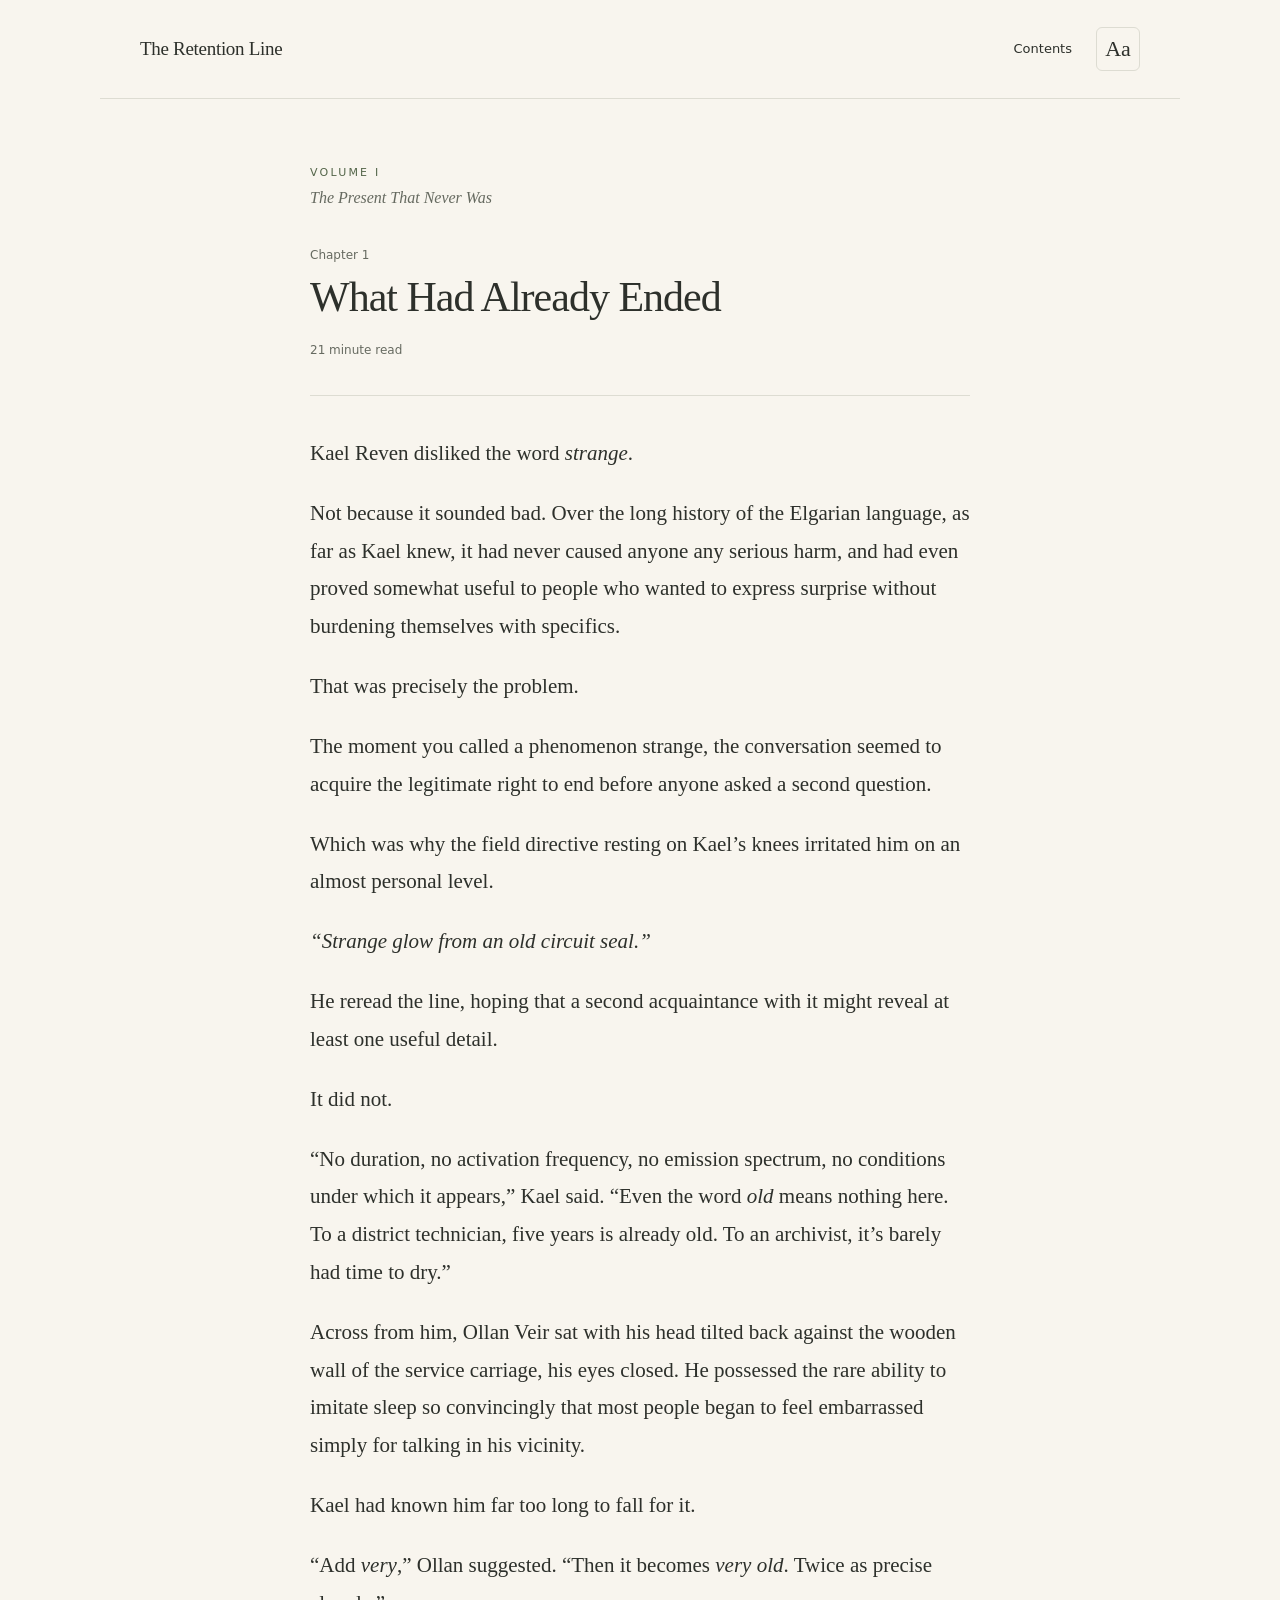
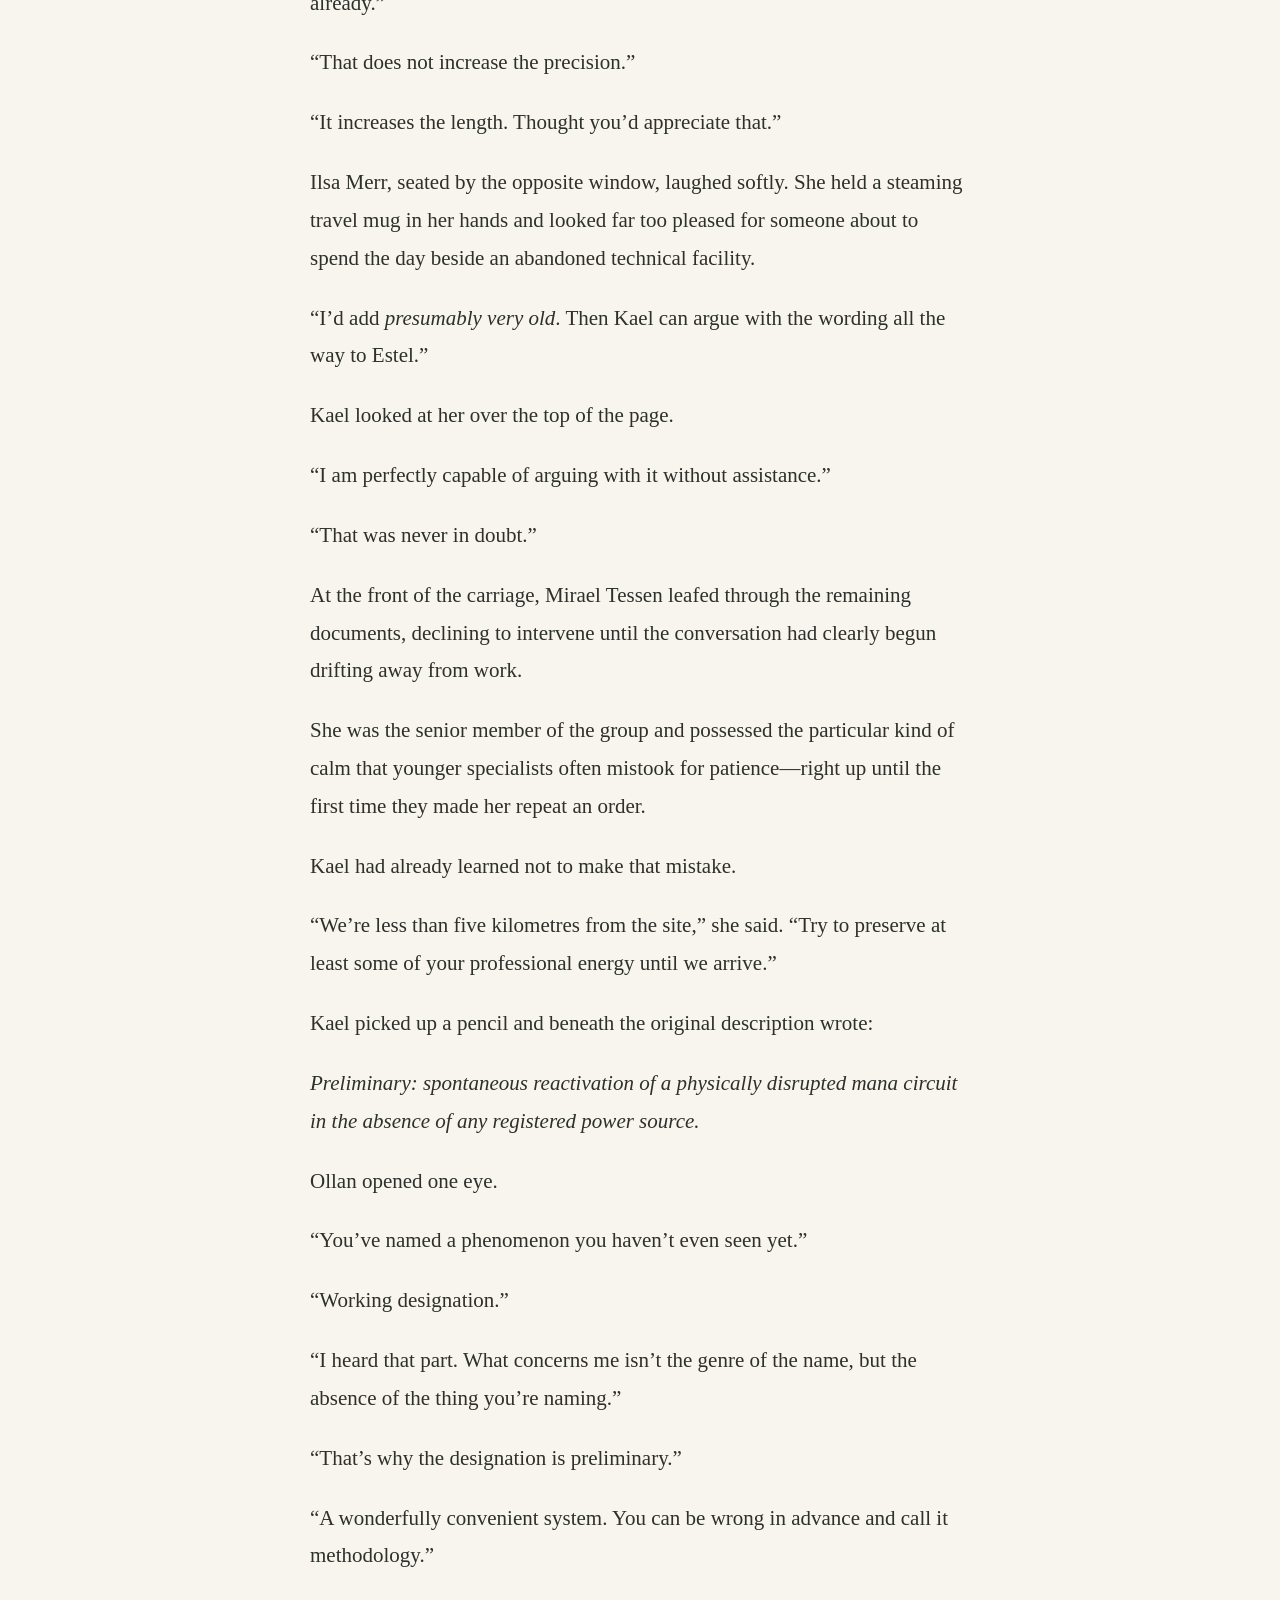
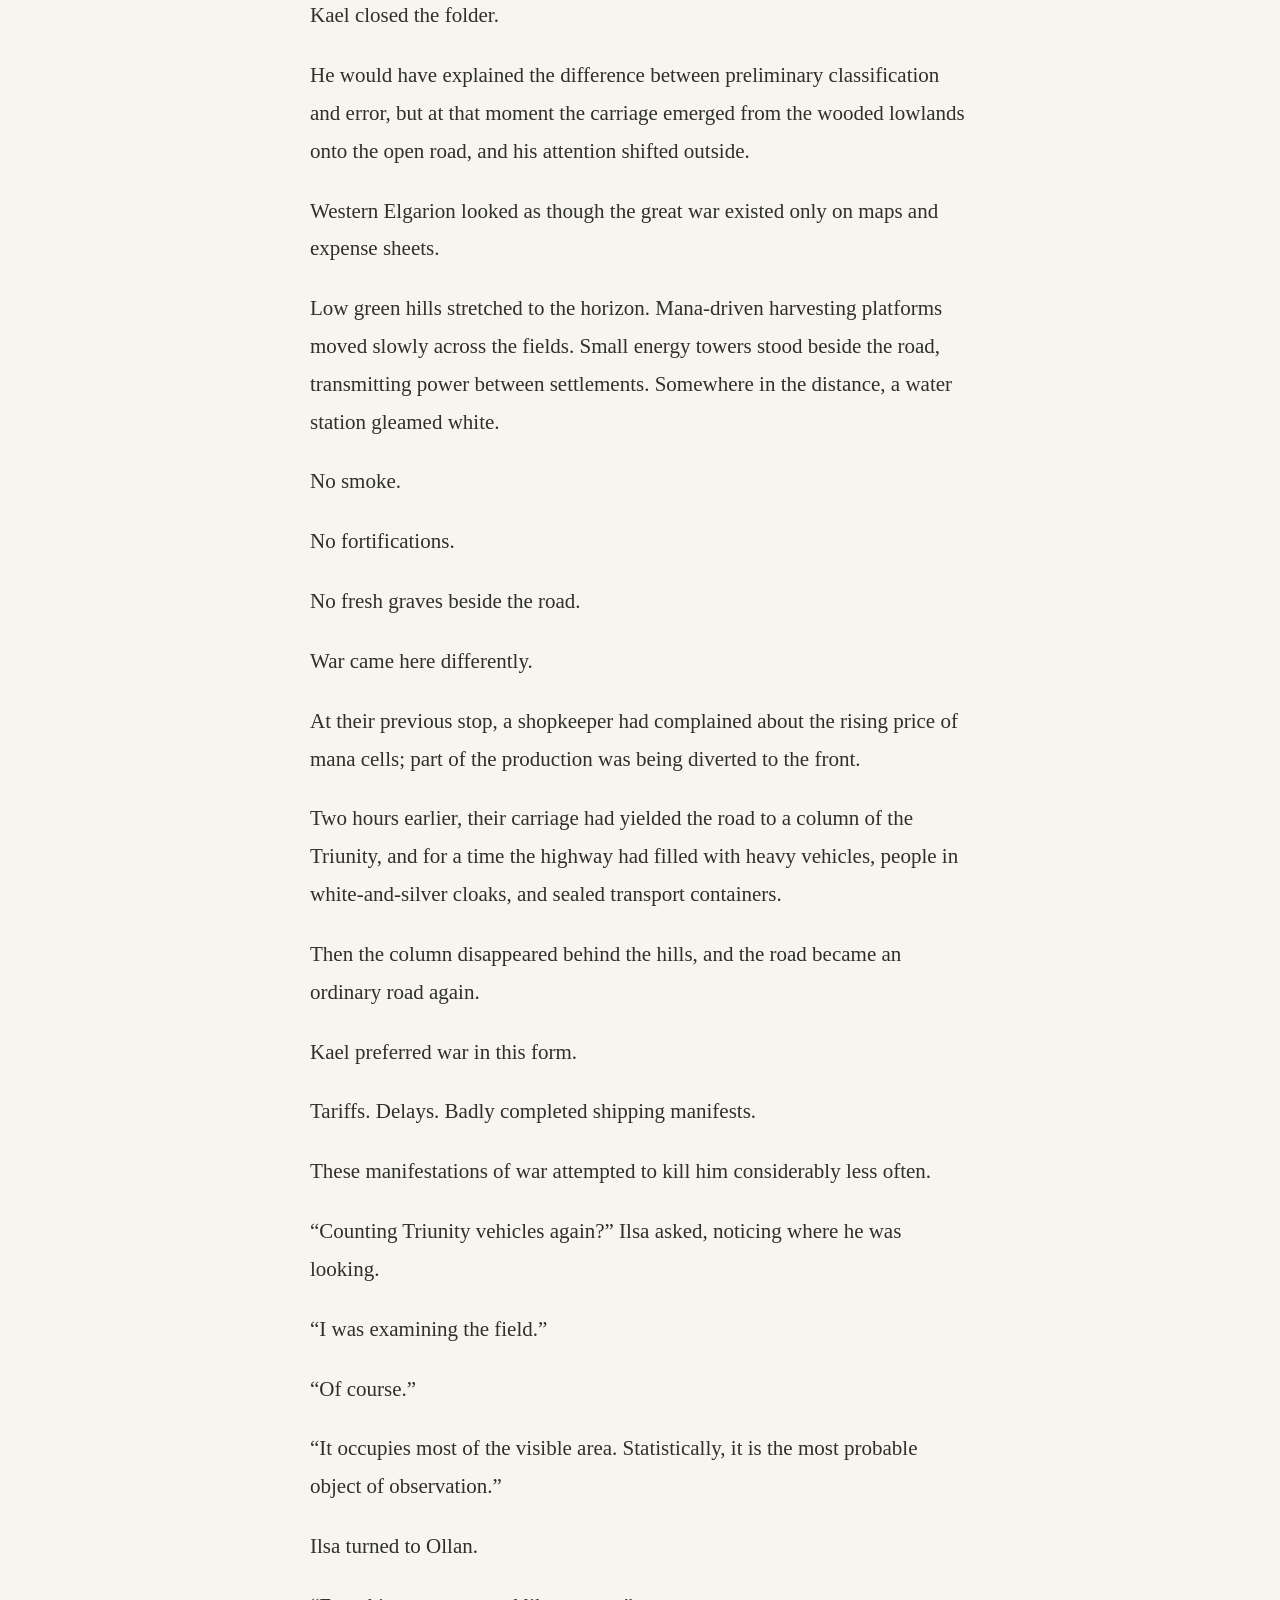
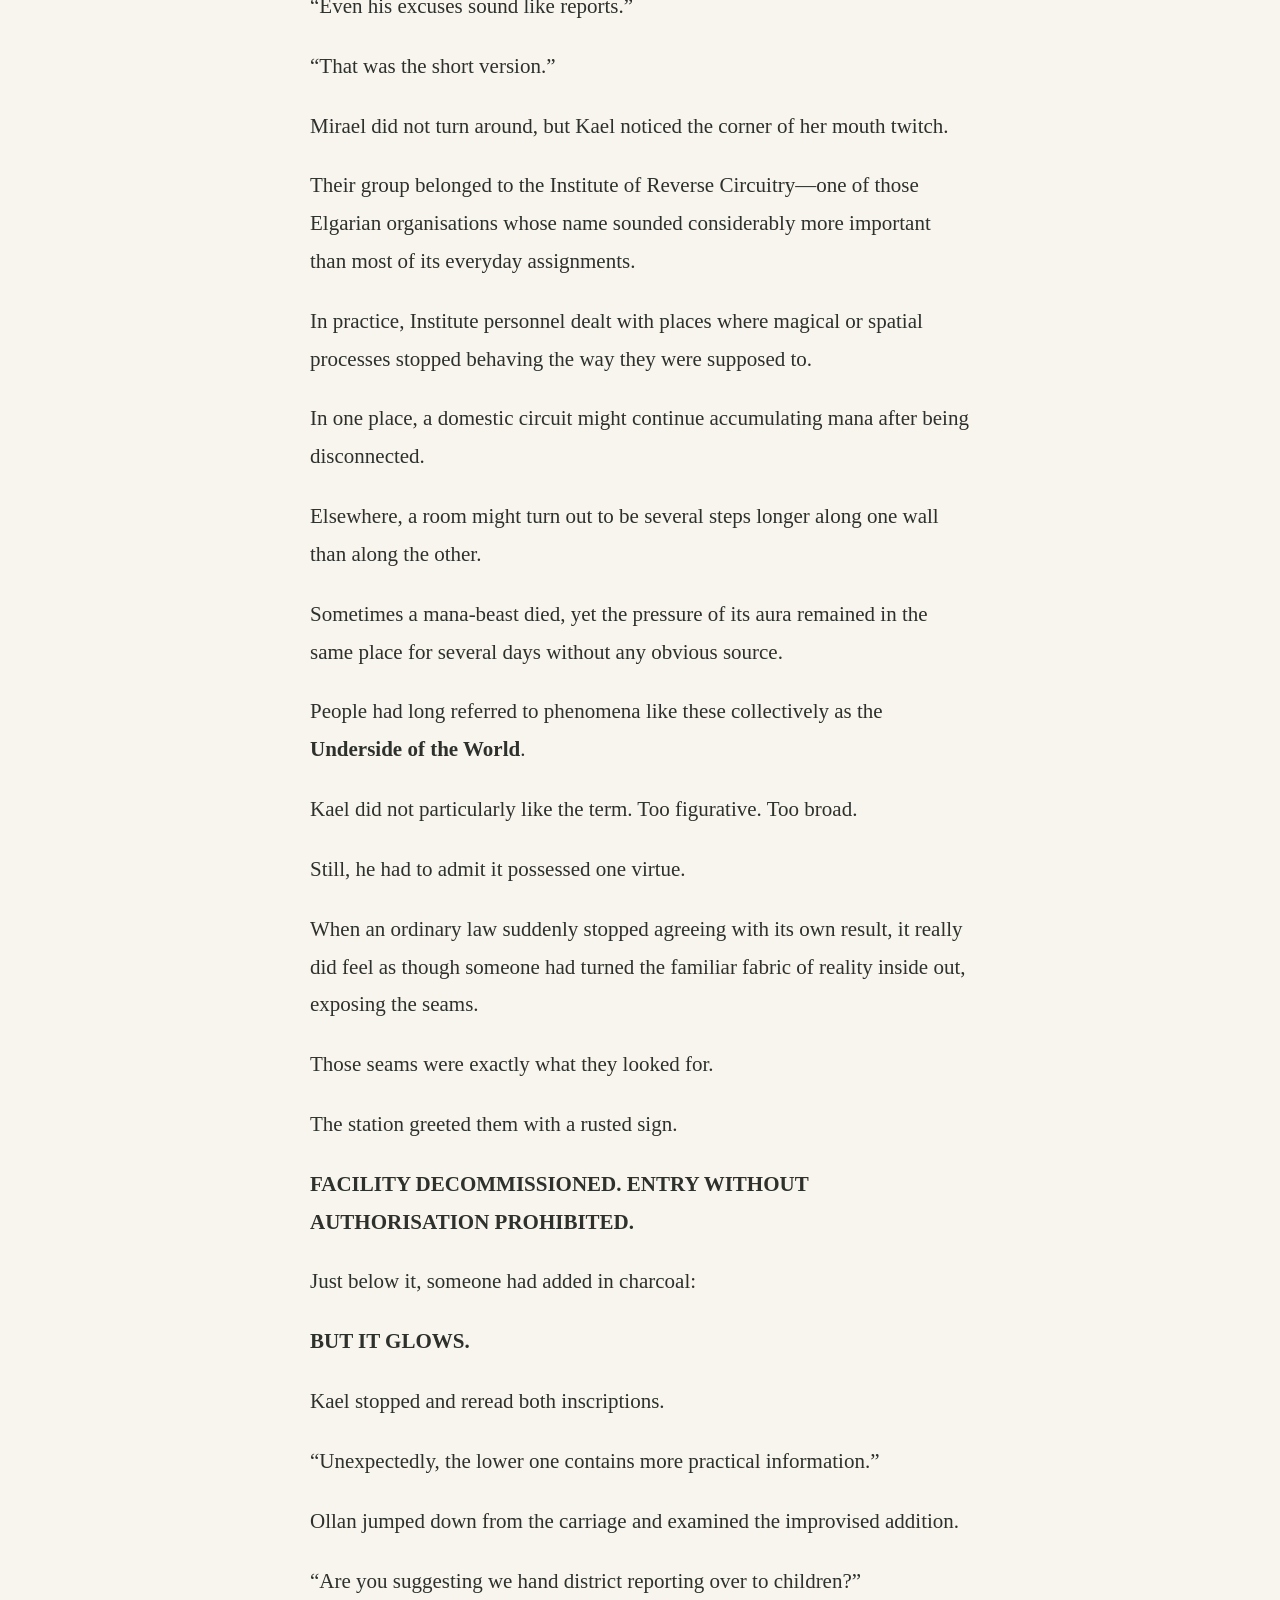
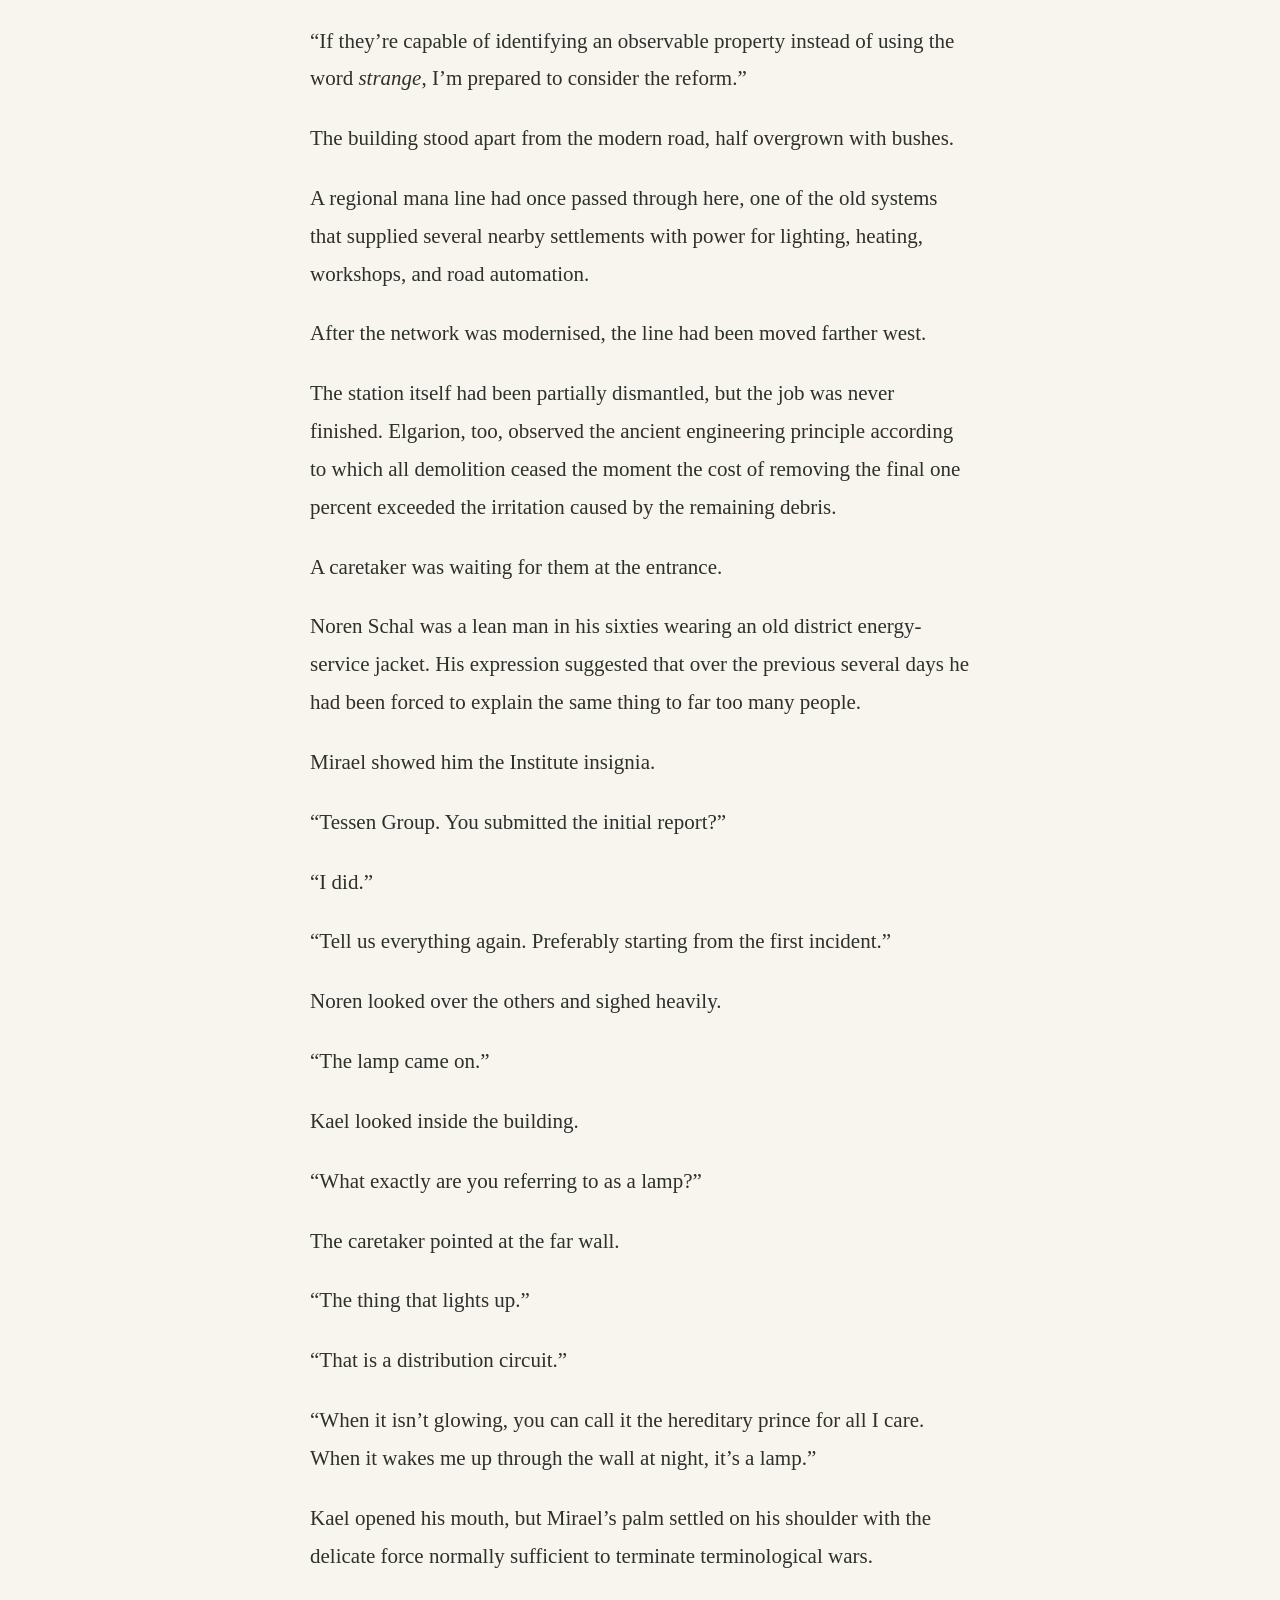
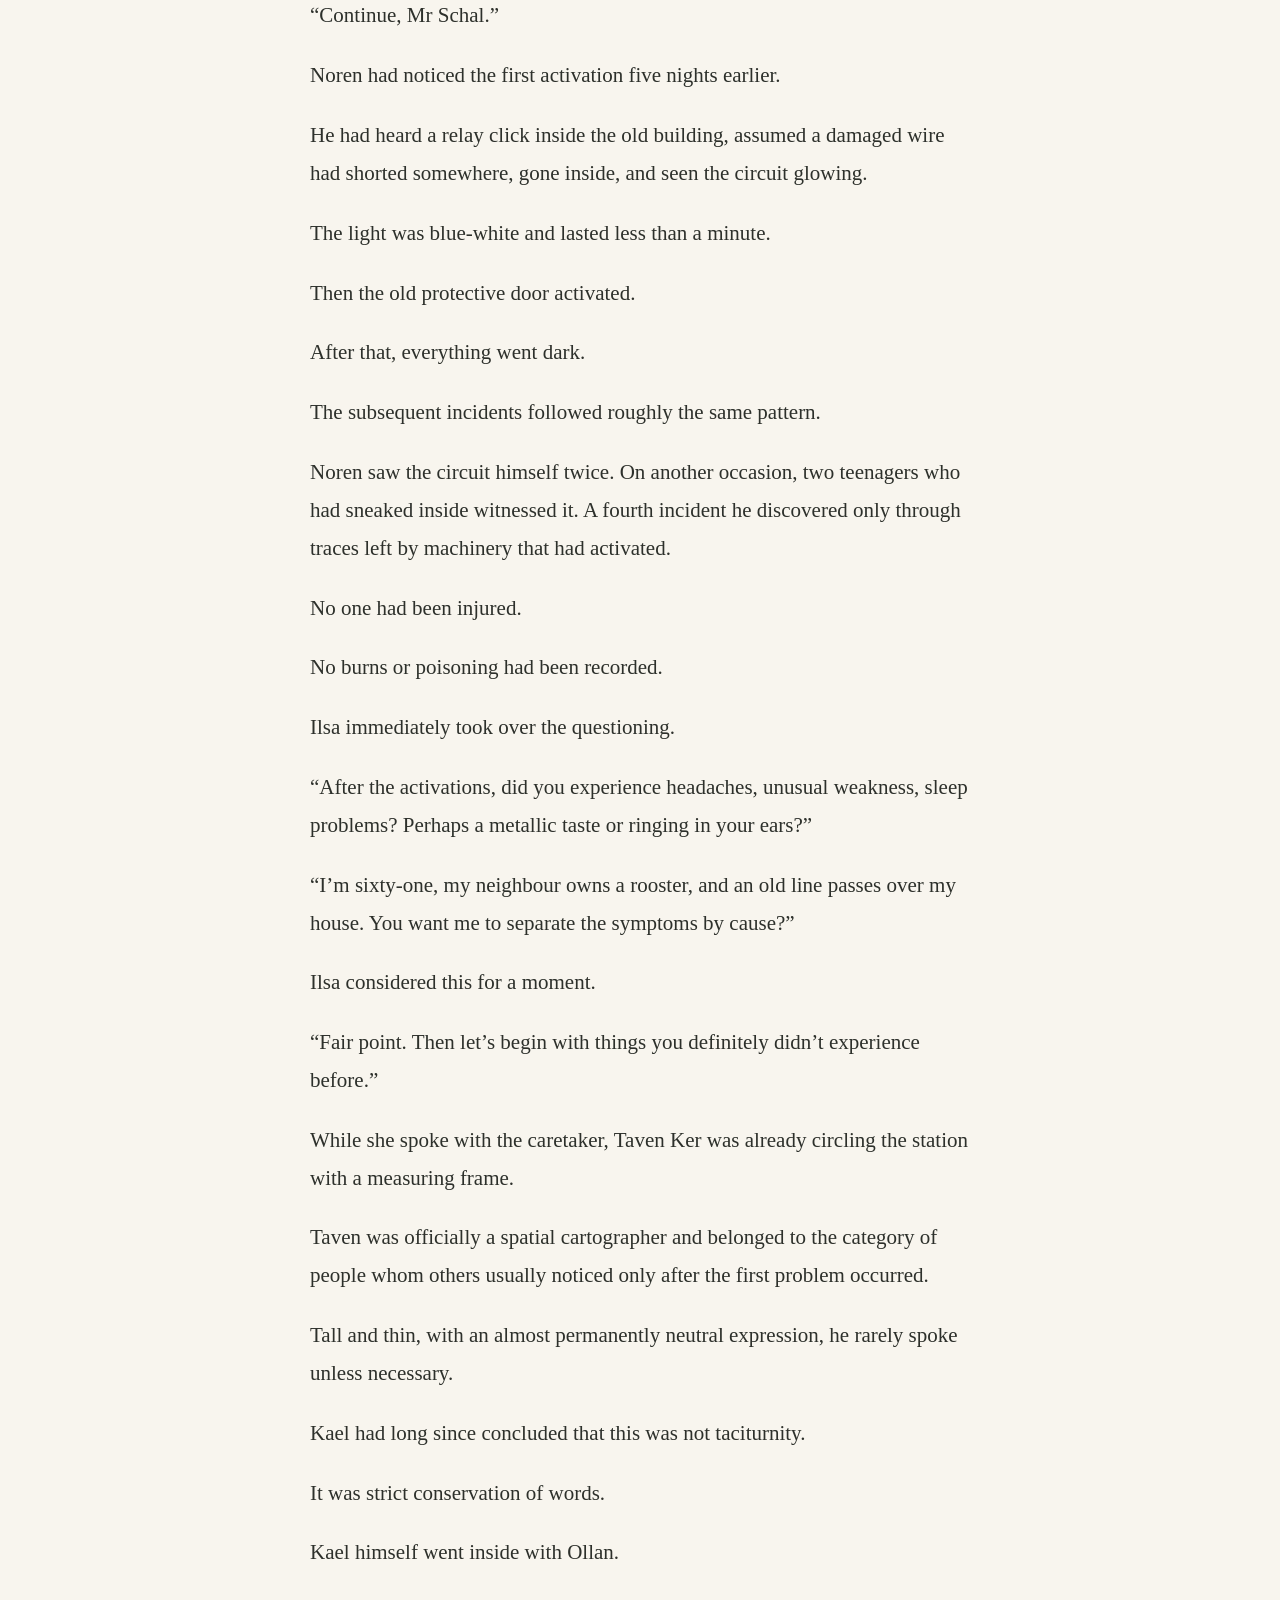
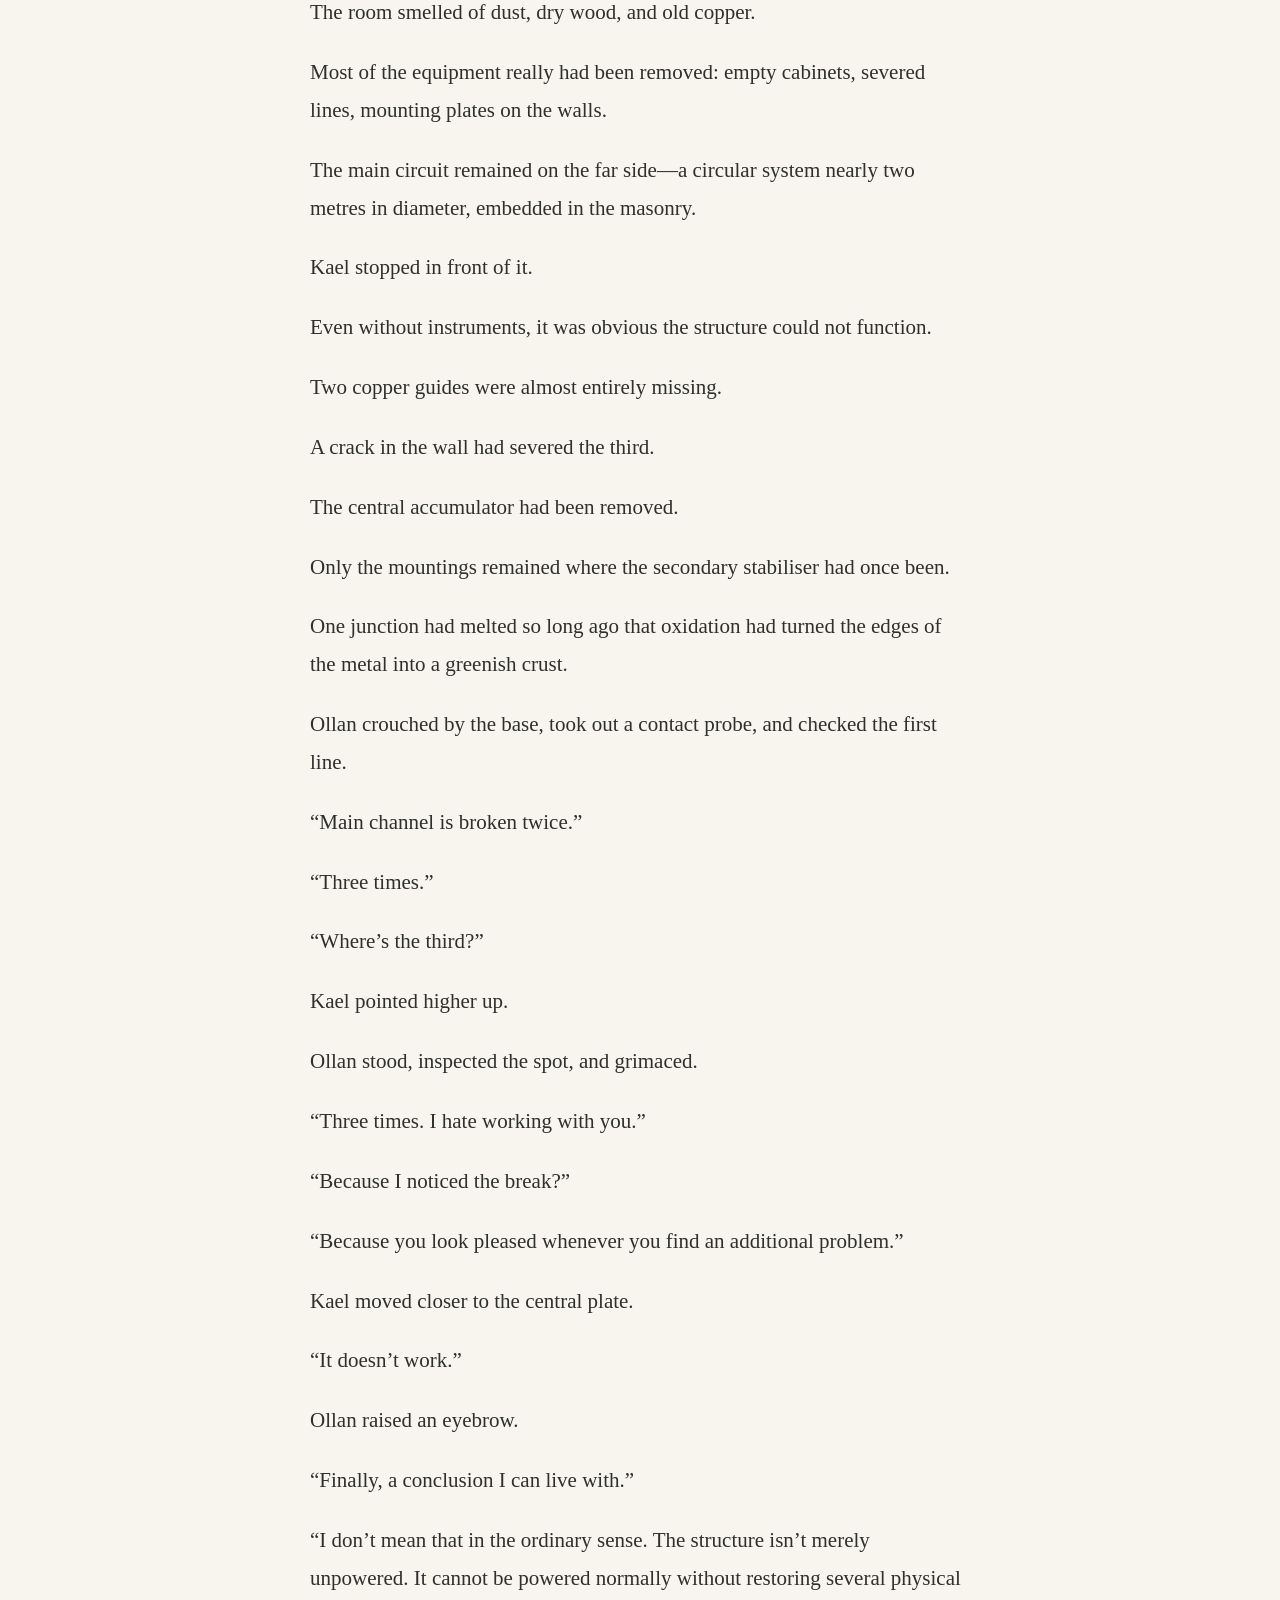
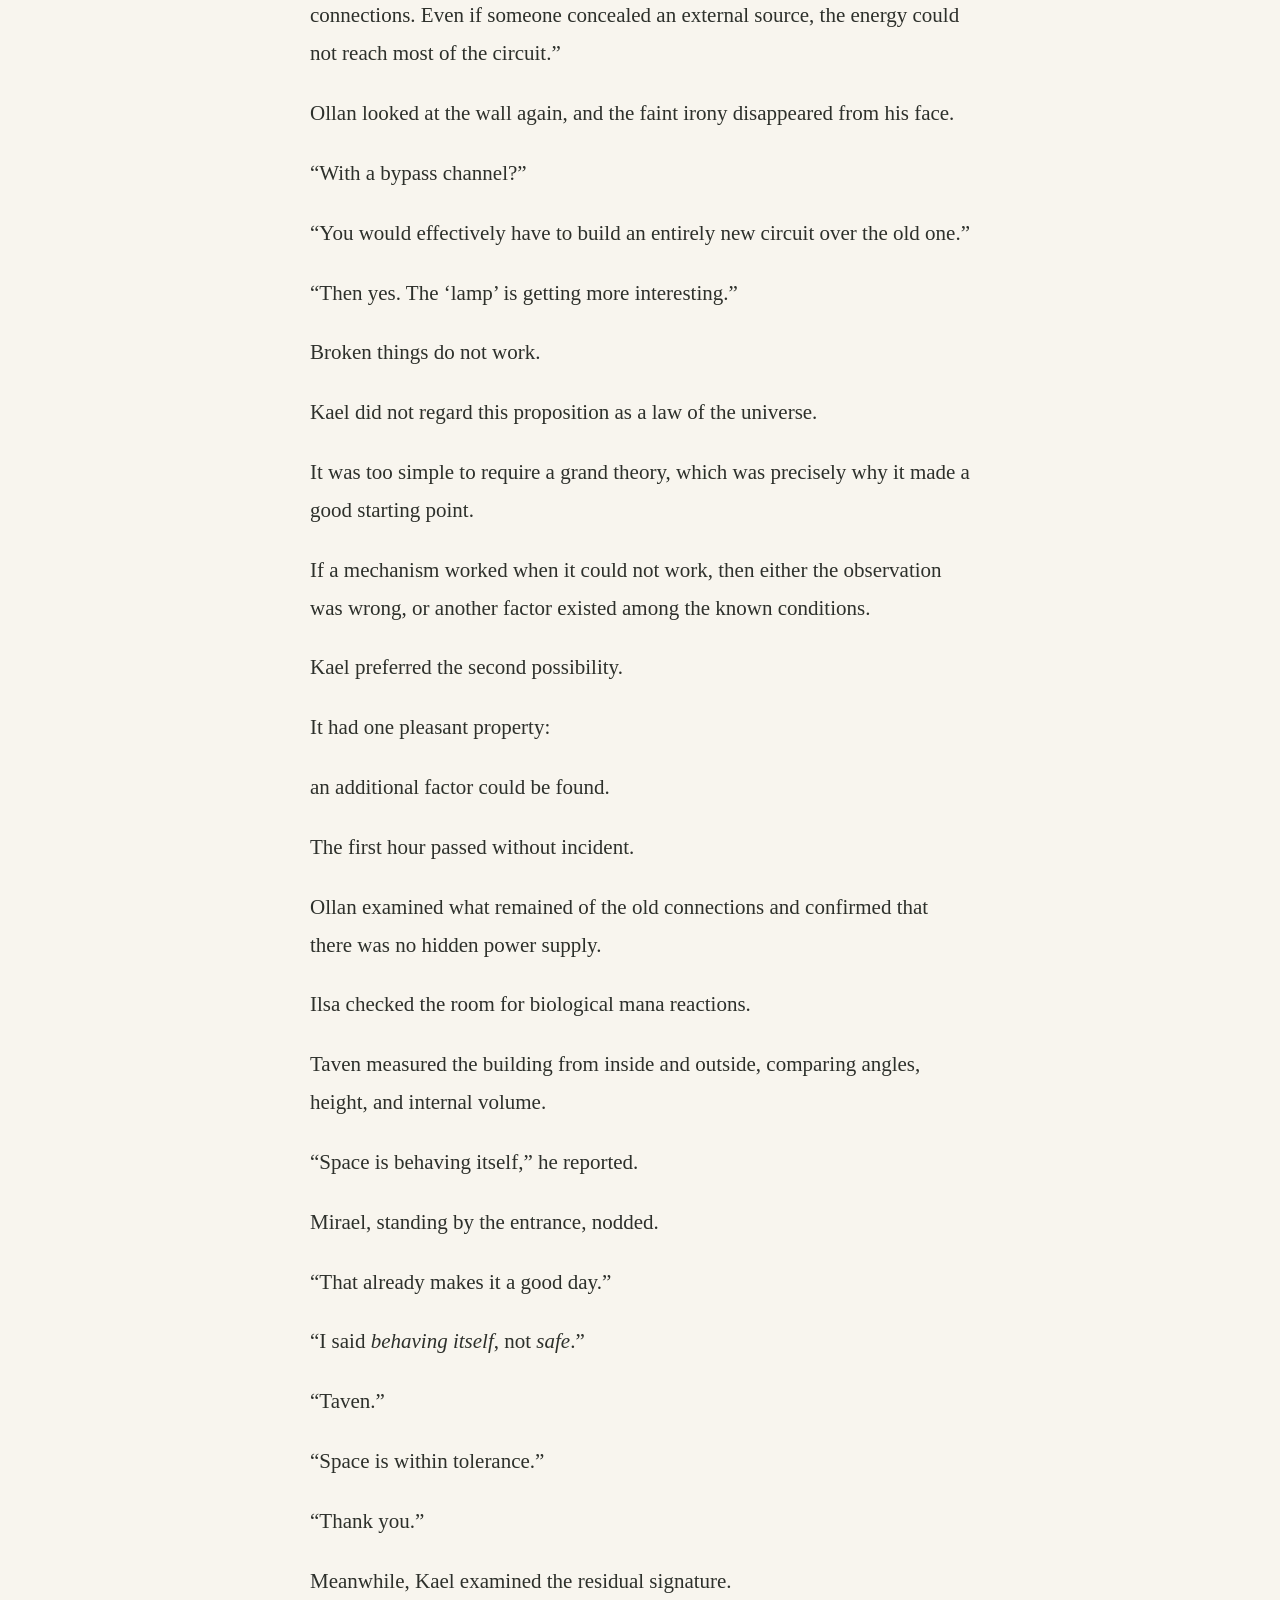
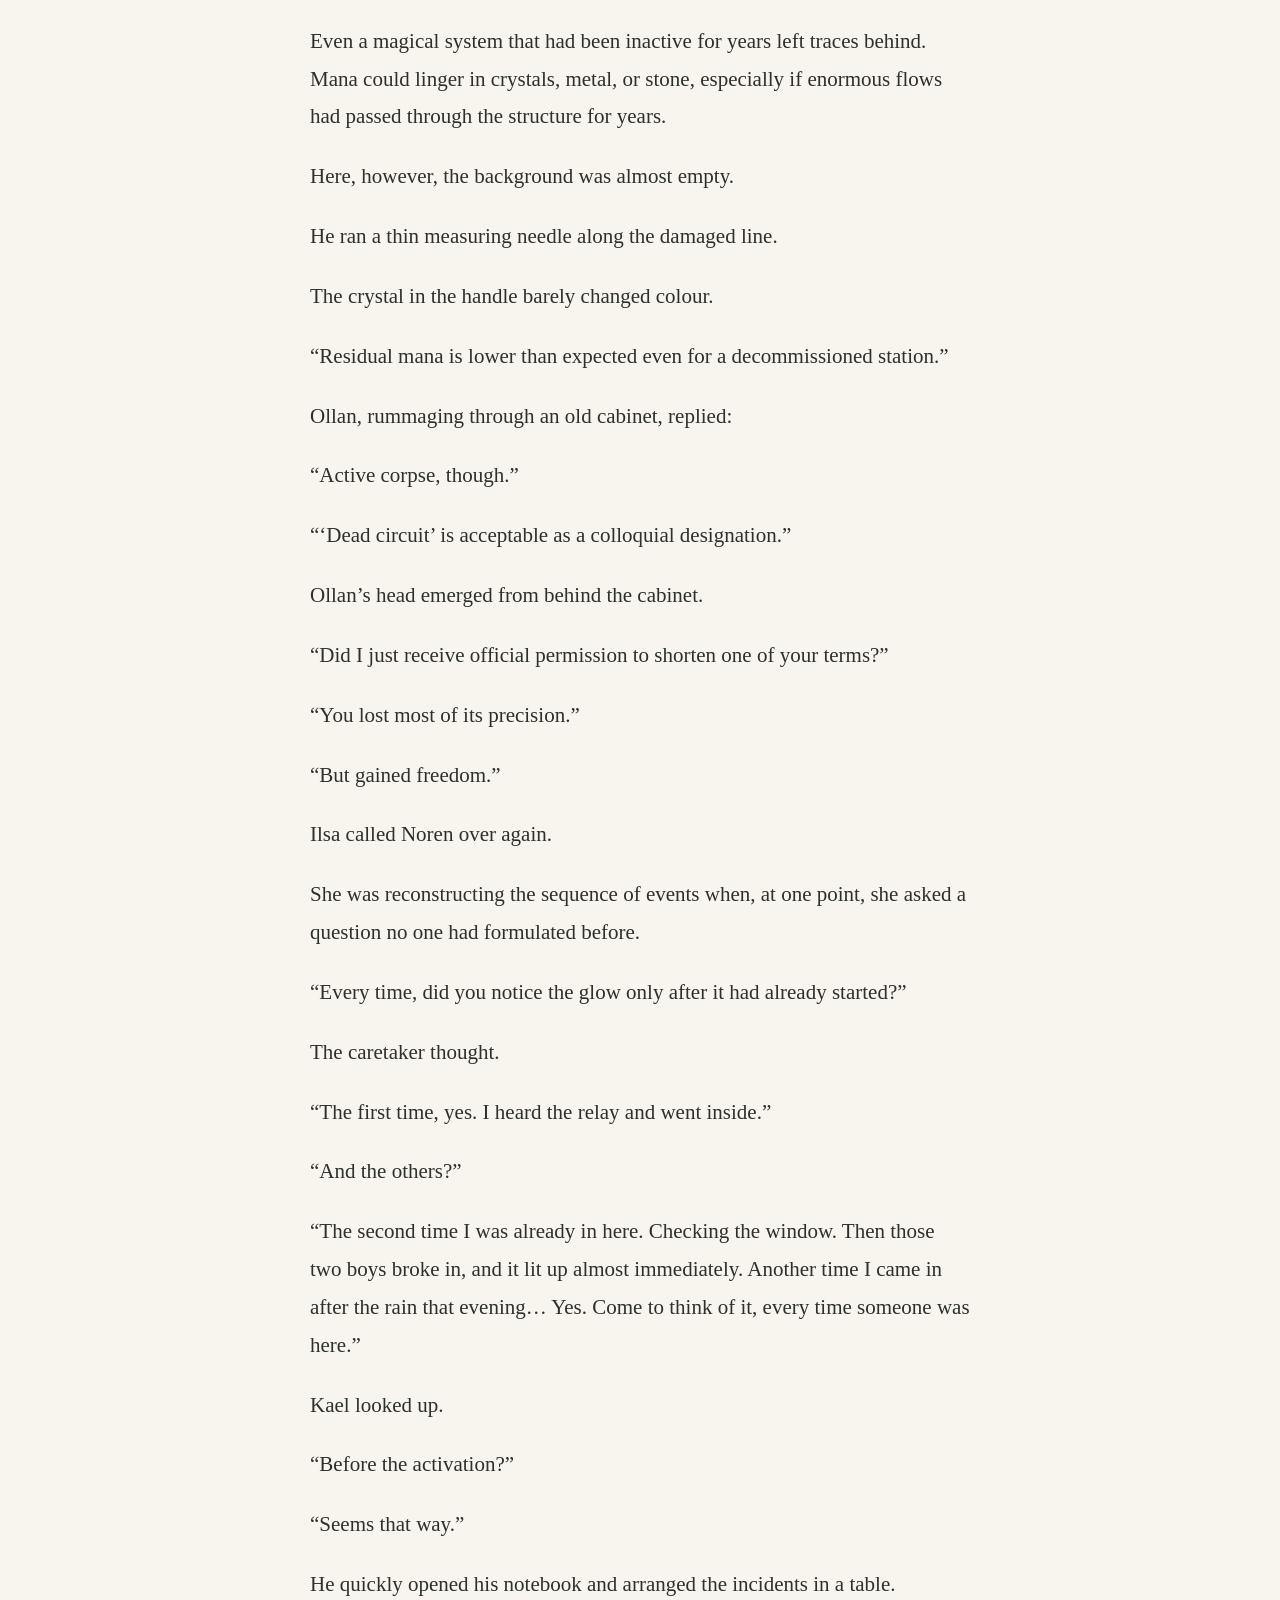
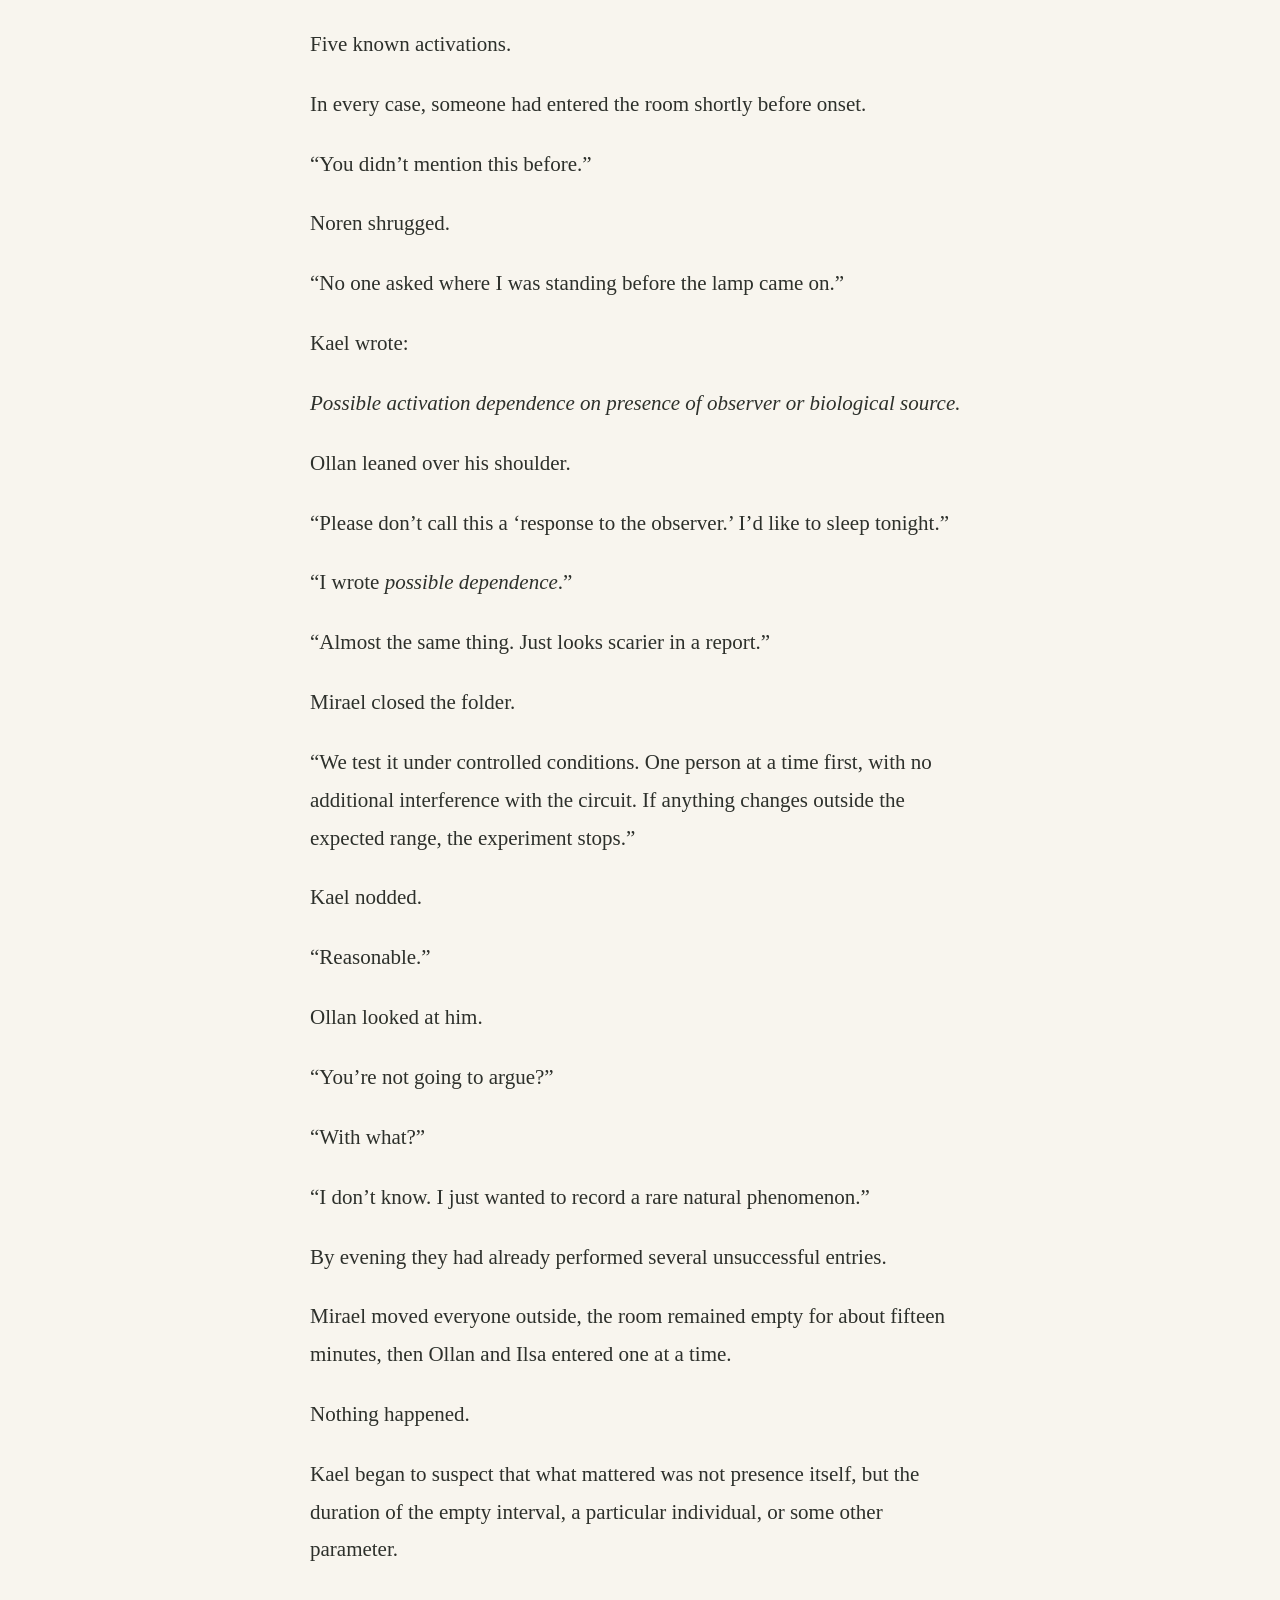
==== docs/index.html @ 099d1bfa "Add comfortable webnovel reader and Volume I Chapter 1" ====
<!doctype html>
<html lang="en">
<head>
<meta charset="utf-8">
<meta name="viewport" content="width=device-width, initial-scale=1">
<meta name="color-scheme" content="light dark">
<meta name="description" content="The Retention Line — Volume I: The Present That Never Was. Chapter 1: What Had Already Ended.">
<title>What Had Already Ended · The Retention Line</title>
<link rel="icon" type="image/svg+xml" href="assets/favicon.svg">
<script src="assets/preferences.js"></script>
<link rel="stylesheet" href="assets/style.css">
<script src="assets/reader.js" defer></script>
</head>
<body>
<a class="skip" href="#main">Skip to reading</a>
<header class="site-header">
<a class="wordmark" href="index.html">The Retention Line</a>
<nav class="tools" aria-label="Reader controls">
<a href="contents.html">Contents</a>
<details class="settings">
<summary aria-label="Reading settings">Aa</summary>
<div class="settings-panel">
<p class="settings-title">Reading settings</p>
<label for="theme">Page colour</label>
<select id="theme"><option value="system">System</option><option value="light">Paper</option><option value="dark">Night</option></select>
<label for="size">Text size <output id="size-label" for="size">21 px</output></label>
<input type="range" id="size" min="17" max="28" step="1" value="21">
</div>
</details>
</nav>
</header>
<main id="main" class="reading" tabindex="-1">
<header class="chapter-heading">
<p class="eyebrow">Volume I</p>
<p class="volume-title">The Present That Never Was</p>
<p class="chapter-number">Chapter 1</p>
<h1>What Had Already Ended</h1>
<p class="reading-time">21 minute read</p>
</header>
<article aria-label="Chapter 1: What Had Already Ended" class="prose">
<p>Kael Reven disliked the word <em>strange</em>.</p>
<p>Not because it sounded bad. Over the long history of the Elgarian language, as far as Kael knew, it had never caused anyone any serious harm, and had even proved somewhat useful to people who wanted to express surprise without burdening themselves with specifics.</p>
<p>That was precisely the problem.</p>
<p>The moment you called a phenomenon strange, the conversation seemed to acquire the legitimate right to end before anyone asked a second question.</p>
<p>Which was why the field directive resting on Kael’s knees irritated him on an almost personal level.</p>
<p><em>“Strange glow from an old circuit seal.”</em></p>
<p>He reread the line, hoping that a second acquaintance with it might reveal at least one useful detail.</p>
<p>It did not.</p>
<p>“No duration, no activation frequency, no emission spectrum, no conditions under which it appears,” Kael said. “Even the word <em>old</em> means nothing here. To a district technician, five years is already old. To an archivist, it’s barely had time to dry.”</p>
<p>Across from him, Ollan Veir sat with his head tilted back against the wooden wall of the service carriage, his eyes closed. He possessed the rare ability to imitate sleep so convincingly that most people began to feel embarrassed simply for talking in his vicinity.</p>
<p>Kael had known him far too long to fall for it.</p>
<p>“Add <em>very</em>,” Ollan suggested. “Then it becomes <em>very old</em>. Twice as precise already.”</p>
<p>“That does not increase the precision.”</p>
<p>“It increases the length. Thought you’d appreciate that.”</p>
<p>Ilsa Merr, seated by the opposite window, laughed softly. She held a steaming travel mug in her hands and looked far too pleased for someone about to spend the day beside an abandoned technical facility.</p>
<p>“I’d add <em>presumably very old</em>. Then Kael can argue with the wording all the way to Estel.”</p>
<p>Kael looked at her over the top of the page.</p>
<p>“I am perfectly capable of arguing with it without assistance.”</p>
<p>“That was never in doubt.”</p>
<p>At the front of the carriage, Mirael Tessen leafed through the remaining documents, declining to intervene until the conversation had clearly begun drifting away from work.</p>
<p>She was the senior member of the group and possessed the particular kind of calm that younger specialists often mistook for patience—right up until the first time they made her repeat an order.</p>
<p>Kael had already learned not to make that mistake.</p>
<p>“We’re less than five kilometres from the site,” she said. “Try to preserve at least some of your professional energy until we arrive.”</p>
<p>Kael picked up a pencil and beneath the original description wrote:</p>
<p><em>Preliminary: spontaneous reactivation of a physically disrupted mana circuit in the absence of any registered power source.</em></p>
<p>Ollan opened one eye.</p>
<p>“You’ve named a phenomenon you haven’t even seen yet.”</p>
<p>“Working designation.”</p>
<p>“I heard that part. What concerns me isn’t the genre of the name, but the absence of the thing you’re naming.”</p>
<p>“That’s why the designation is preliminary.”</p>
<p>“A wonderfully convenient system. You can be wrong in advance and call it methodology.”</p>
<p>Kael closed the folder.</p>
<p>He would have explained the difference between preliminary classification and error, but at that moment the carriage emerged from the wooded lowlands onto the open road, and his attention shifted outside.</p>
<p>Western Elgarion looked as though the great war existed only on maps and expense sheets.</p>
<p>Low green hills stretched to the horizon. Mana-driven harvesting platforms moved slowly across the fields. Small energy towers stood beside the road, transmitting power between settlements. Somewhere in the distance, a water station gleamed white.</p>
<p>No smoke.</p>
<p>No fortifications.</p>
<p>No fresh graves beside the road.</p>
<p>War came here differently.</p>
<p>At their previous stop, a shopkeeper had complained about the rising price of mana cells; part of the production was being diverted to the front.</p>
<p>Two hours earlier, their carriage had yielded the road to a column of the Triunity, and for a time the highway had filled with heavy vehicles, people in white-and-silver cloaks, and sealed transport containers.</p>
<p>Then the column disappeared behind the hills, and the road became an ordinary road again.</p>
<p>Kael preferred war in this form.</p>
<p>Tariffs. Delays. Badly completed shipping manifests.</p>
<p>These manifestations of war attempted to kill him considerably less often.</p>
<p>“Counting Triunity vehicles again?” Ilsa asked, noticing where he was looking.</p>
<p>“I was examining the field.”</p>
<p>“Of course.”</p>
<p>“It occupies most of the visible area. Statistically, it is the most probable object of observation.”</p>
<p>Ilsa turned to Ollan.</p>
<p>“Even his excuses sound like reports.”</p>
<p>“That was the short version.”</p>
<p>Mirael did not turn around, but Kael noticed the corner of her mouth twitch.</p>
<p>Their group belonged to the Institute of Reverse Circuitry—one of those Elgarian organisations whose name sounded considerably more important than most of its everyday assignments.</p>
<p>In practice, Institute personnel dealt with places where magical or spatial processes stopped behaving the way they were supposed to.</p>
<p>In one place, a domestic circuit might continue accumulating mana after being disconnected.</p>
<p>Elsewhere, a room might turn out to be several steps longer along one wall than along the other.</p>
<p>Sometimes a mana-beast died, yet the pressure of its aura remained in the same place for several days without any obvious source.</p>
<p>People had long referred to phenomena like these collectively as the <strong>Underside of the World</strong>.</p>
<p>Kael did not particularly like the term. Too figurative. Too broad.</p>
<p>Still, he had to admit it possessed one virtue.</p>
<p>When an ordinary law suddenly stopped agreeing with its own result, it really did feel as though someone had turned the familiar fabric of reality inside out, exposing the seams.</p>
<p>Those seams were exactly what they looked for.</p>
<p>The station greeted them with a rusted sign.</p>
<p><strong>FACILITY DECOMMISSIONED. ENTRY WITHOUT AUTHORISATION PROHIBITED.</strong></p>
<p>Just below it, someone had added in charcoal:</p>
<p><strong>BUT IT GLOWS.</strong></p>
<p>Kael stopped and reread both inscriptions.</p>
<p>“Unexpectedly, the lower one contains more practical information.”</p>
<p>Ollan jumped down from the carriage and examined the improvised addition.</p>
<p>“Are you suggesting we hand district reporting over to children?”</p>
<p>“If they’re capable of identifying an observable property instead of using the word <em>strange</em>, I’m prepared to consider the reform.”</p>
<p>The building stood apart from the modern road, half overgrown with bushes.</p>
<p>A regional mana line had once passed through here, one of the old systems that supplied several nearby settlements with power for lighting, heating, workshops, and road automation.</p>
<p>After the network was modernised, the line had been moved farther west.</p>
<p>The station itself had been partially dismantled, but the job was never finished. Elgarion, too, observed the ancient engineering principle according to which all demolition ceased the moment the cost of removing the final one percent exceeded the irritation caused by the remaining debris.</p>
<p>A caretaker was waiting for them at the entrance.</p>
<p>Noren Schal was a lean man in his sixties wearing an old district energy-service jacket. His expression suggested that over the previous several days he had been forced to explain the same thing to far too many people.</p>
<p>Mirael showed him the Institute insignia.</p>
<p>“Tessen Group. You submitted the initial report?”</p>
<p>“I did.”</p>
<p>“Tell us everything again. Preferably starting from the first incident.”</p>
<p>Noren looked over the others and sighed heavily.</p>
<p>“The lamp came on.”</p>
<p>Kael looked inside the building.</p>
<p>“What exactly are you referring to as a lamp?”</p>
<p>The caretaker pointed at the far wall.</p>
<p>“The thing that lights up.”</p>
<p>“That is a distribution circuit.”</p>
<p>“When it isn’t glowing, you can call it the hereditary prince for all I care. When it wakes me up through the wall at night, it’s a lamp.”</p>
<p>Kael opened his mouth, but Mirael’s palm settled on his shoulder with the delicate force normally sufficient to terminate terminological wars.</p>
<p>“Continue, Mr Schal.”</p>
<p>Noren had noticed the first activation five nights earlier.</p>
<p>He had heard a relay click inside the old building, assumed a damaged wire had shorted somewhere, gone inside, and seen the circuit glowing.</p>
<p>The light was blue-white and lasted less than a minute.</p>
<p>Then the old protective door activated.</p>
<p>After that, everything went dark.</p>
<p>The subsequent incidents followed roughly the same pattern.</p>
<p>Noren saw the circuit himself twice. On another occasion, two teenagers who had sneaked inside witnessed it. A fourth incident he discovered only through traces left by machinery that had activated.</p>
<p>No one had been injured.</p>
<p>No burns or poisoning had been recorded.</p>
<p>Ilsa immediately took over the questioning.</p>
<p>“After the activations, did you experience headaches, unusual weakness, sleep problems? Perhaps a metallic taste or ringing in your ears?”</p>
<p>“I’m sixty-one, my neighbour owns a rooster, and an old line passes over my house. You want me to separate the symptoms by cause?”</p>
<p>Ilsa considered this for a moment.</p>
<p>“Fair point. Then let’s begin with things you definitely didn’t experience before.”</p>
<p>While she spoke with the caretaker, Taven Ker was already circling the station with a measuring frame.</p>
<p>Taven was officially a spatial cartographer and belonged to the category of people whom others usually noticed only after the first problem occurred.</p>
<p>Tall and thin, with an almost permanently neutral expression, he rarely spoke unless necessary.</p>
<p>Kael had long since concluded that this was not taciturnity.</p>
<p>It was strict conservation of words.</p>
<p>Kael himself went inside with Ollan.</p>
<p>The room smelled of dust, dry wood, and old copper.</p>
<p>Most of the equipment really had been removed: empty cabinets, severed lines, mounting plates on the walls.</p>
<p>The main circuit remained on the far side—a circular system nearly two metres in diameter, embedded in the masonry.</p>
<p>Kael stopped in front of it.</p>
<p>Even without instruments, it was obvious the structure could not function.</p>
<p>Two copper guides were almost entirely missing.</p>
<p>A crack in the wall had severed the third.</p>
<p>The central accumulator had been removed.</p>
<p>Only the mountings remained where the secondary stabiliser had once been.</p>
<p>One junction had melted so long ago that oxidation had turned the edges of the metal into a greenish crust.</p>
<p>Ollan crouched by the base, took out a contact probe, and checked the first line.</p>
<p>“Main channel is broken twice.”</p>
<p>“Three times.”</p>
<p>“Where’s the third?”</p>
<p>Kael pointed higher up.</p>
<p>Ollan stood, inspected the spot, and grimaced.</p>
<p>“Three times. I hate working with you.”</p>
<p>“Because I noticed the break?”</p>
<p>“Because you look pleased whenever you find an additional problem.”</p>
<p>Kael moved closer to the central plate.</p>
<p>“It doesn’t work.”</p>
<p>Ollan raised an eyebrow.</p>
<p>“Finally, a conclusion I can live with.”</p>
<p>“I don’t mean that in the ordinary sense. The structure isn’t merely unpowered. It cannot be powered normally without restoring several physical connections. Even if someone concealed an external source, the energy could not reach most of the circuit.”</p>
<p>Ollan looked at the wall again, and the faint irony disappeared from his face.</p>
<p>“With a bypass channel?”</p>
<p>“You would effectively have to build an entirely new circuit over the old one.”</p>
<p>“Then yes. The ‘lamp’ is getting more interesting.”</p>
<p>Broken things do not work.</p>
<p>Kael did not regard this proposition as a law of the universe.</p>
<p>It was too simple to require a grand theory, which was precisely why it made a good starting point.</p>
<p>If a mechanism worked when it could not work, then either the observation was wrong, or another factor existed among the known conditions.</p>
<p>Kael preferred the second possibility.</p>
<p>It had one pleasant property:</p>
<p>an additional factor could be found.</p>
<p>The first hour passed without incident.</p>
<p>Ollan examined what remained of the old connections and confirmed that there was no hidden power supply.</p>
<p>Ilsa checked the room for biological mana reactions.</p>
<p>Taven measured the building from inside and outside, comparing angles, height, and internal volume.</p>
<p>“Space is behaving itself,” he reported.</p>
<p>Mirael, standing by the entrance, nodded.</p>
<p>“That already makes it a good day.”</p>
<p>“I said <em>behaving itself</em>, not <em>safe</em>.”</p>
<p>“Taven.”</p>
<p>“Space is within tolerance.”</p>
<p>“Thank you.”</p>
<p>Meanwhile, Kael examined the residual signature.</p>
<p>Even a magical system that had been inactive for years left traces behind. Mana could linger in crystals, metal, or stone, especially if enormous flows had passed through the structure for years.</p>
<p>Here, however, the background was almost empty.</p>
<p>He ran a thin measuring needle along the damaged line.</p>
<p>The crystal in the handle barely changed colour.</p>
<p>“Residual mana is lower than expected even for a decommissioned station.”</p>
<p>Ollan, rummaging through an old cabinet, replied:</p>
<p>“Active corpse, though.”</p>
<p>“‘Dead circuit’ is acceptable as a colloquial designation.”</p>
<p>Ollan’s head emerged from behind the cabinet.</p>
<p>“Did I just receive official permission to shorten one of your terms?”</p>
<p>“You lost most of its precision.”</p>
<p>“But gained freedom.”</p>
<p>Ilsa called Noren over again.</p>
<p>She was reconstructing the sequence of events when, at one point, she asked a question no one had formulated before.</p>
<p>“Every time, did you notice the glow only after it had already started?”</p>
<p>The caretaker thought.</p>
<p>“The first time, yes. I heard the relay and went inside.”</p>
<p>“And the others?”</p>
<p>“The second time I was already in here. Checking the window. Then those two boys broke in, and it lit up almost immediately. Another time I came in after the rain that evening… Yes. Come to think of it, every time someone was here.”</p>
<p>Kael looked up.</p>
<p>“Before the activation?”</p>
<p>“Seems that way.”</p>
<p>He quickly opened his notebook and arranged the incidents in a table.</p>
<p>Five known activations.</p>
<p>In every case, someone had entered the room shortly before onset.</p>
<p>“You didn’t mention this before.”</p>
<p>Noren shrugged.</p>
<p>“No one asked where I was standing before the lamp came on.”</p>
<p>Kael wrote:</p>
<p><em>Possible activation dependence on presence of observer or biological source.</em></p>
<p>Ollan leaned over his shoulder.</p>
<p>“Please don’t call this a ‘response to the observer.’ I’d like to sleep tonight.”</p>
<p>“I wrote <em>possible dependence</em>.”</p>
<p>“Almost the same thing. Just looks scarier in a report.”</p>
<p>Mirael closed the folder.</p>
<p>“We test it under controlled conditions. One person at a time first, with no additional interference with the circuit. If anything changes outside the expected range, the experiment stops.”</p>
<p>Kael nodded.</p>
<p>“Reasonable.”</p>
<p>Ollan looked at him.</p>
<p>“You’re not going to argue?”</p>
<p>“With what?”</p>
<p>“I don’t know. I just wanted to record a rare natural phenomenon.”</p>
<p>By evening they had already performed several unsuccessful entries.</p>
<p>Mirael moved everyone outside, the room remained empty for about fifteen minutes, then Ollan and Ilsa entered one at a time.</p>
<p>Nothing happened.</p>
<p>Kael began to suspect that what mattered was not presence itself, but the duration of the empty interval, a particular individual, or some other parameter.</p>
<p>Then Noren offered to go in himself.</p>
<p>A few seconds later, something clicked inside the old wall.</p>
<p>Every conversation stopped.</p>
<p>The click came again, deeper this time, as if a relay had turned inside a cabinet that had been without power for years.</p>
<p>A thin blue-white light moved across the central plate.</p>
<p>It reached the first junction.</p>
<p>Then the second.</p>
<p>Then it continued onward.</p>
<p>Where the copper track no longer existed, the light did not stop.</p>
<p>At first Kael thought the line had simply jumped across the damaged section.</p>
<p>But it had not jumped anything.</p>
<p>The glow continued across bare stone, precisely following the former position of the dismantled copper.</p>
<p>Within seconds, the entire old circuit had appeared across the wall.</p>
<p>Complete.</p>
<p>Even the missing stabilising section manifested as a thin arc of light where only mounting holes remained.</p>
<p>“Measurements,” Mirael said sharply.</p>
<p>Ollan was already attaching a probe to one of the junctions.</p>
<p>“No incoming power.”</p>
<p>“Check the second range.”</p>
<p>“Checking.”</p>
<p>Ilsa raised a manometric detector.</p>
<p>“Background is almost unchanged. If the structure is receiving mana, the instruments aren’t detecting it.”</p>
<p>Taven stood by the wall with his spatial frame.</p>
<p>“Geometry stable.”</p>
<p>At that moment, the old inner door shuddered.</p>
<p>The mechanism, disconnected together with the rest of the station, drew its bolt back with a metallic scrape.</p>
<p>The door slammed shut.</p>
<p>Noren swore.</p>
<p>Kael did not take his eyes off the circuit.</p>
<p>The most disturbing thing was its lack of spectacle.</p>
<p>There was no flash, explosion, or visible deformation.</p>
<p>The circuit simply worked—calmly, routinely—as though twelve years of destruction and abandonment were someone’s clerical error.</p>
<p>Ollan changed instruments and again obtained a zero reading.</p>
<p>“Kael, it isn’t drawing energy.”</p>
<p>“The source may lie outside the range of mana detectors.”</p>
<p>“That’s three ranges already. And if this is direct conversion of archē, we should at least see a secondary trace.”</p>
<p>Kael took the instrument himself.</p>
<p>Zero.</p>
<p>And yet the mechanism was performing work.</p>
<p>The light remained active.</p>
<p>The relay had engaged.</p>
<p>The door had closed.</p>
<p>Every action required expenditure, yet none of the known expenditures were occurring.</p>
<p>Kael felt the familiar irritation that arose whenever a result existed without showing proper respect for the calculation.</p>
<p>“Self-sustaining functional reconstruction with an unidentified source of support under partial restoration of the original structural configuration…”</p>
<p>“You’re nervous,” Ilsa said.</p>
<p>Kael stopped.</p>
<p>“I’m refining the classification.”</p>
<p>“Your classifications get longer when you don’t understand what’s happening.”</p>
<p>“They get longer when the number of unknowns increases.”</p>
<p>Without looking away from his frame, Taven remarked:</p>
<p>“At the moment, those two statements are nearly equivalent.”</p>
<p>Kael was about to answer when the circuit went dark.</p>
<p>The light vanished from the entire wall at once.</p>
<p>The protective door released its bolt.</p>
<p>The room once again contained nothing but broken copper and dim evening light from the windows.</p>
<p>For several seconds, no one moved.</p>
<p>Noren was the first to break the silence.</p>
<p>“So what do you call it now?”</p>
<p>Ollan slowly put away his probe.</p>
<p>“I’m still voting for <em>lamp</em>.”</p>
<p>This time, Kael did not argue.</p>
<p>They managed to reproduce the activation twice more.</p>
<p>The group now knew that after a sufficiently long empty period, a person entering the room substantially increased the probability of activation.</p>
<p>But another detail proved more important.</p>
<p>An old plan of the station was found in the district archive, and Kael almost immediately noticed a discrepancy.</p>
<p>The luminous pattern did not reproduce the final operational configuration from before the station was shut down.</p>
<p>One side track sat lower than it did in the later documents.</p>
<p>Taven checked the dates.</p>
<p>“The plan is seventeen years old.”</p>
<p>“The circuit was modernised three years after this,” Kael said.</p>
<p>Ollan looked at the wall.</p>
<p>“So this thing chooses an older version?”</p>
<p>“Not necessarily <em>chooses</em>. We currently have no basis for attributing intention to the process.”</p>
<p>“Fine. This non-intentional thing, for some reason, prefers an older version.”</p>
<p>Kael ran a finger thoughtfully along the diagram.</p>
<p>If what they were seeing was an ordinary residual response, it would be more logical to expect the latest configuration, or at least the one that had been used most frequently.</p>
<p>Instead, the state manifesting here was one that had existed several years before the station’s final shutdown.</p>
<p>He stood.</p>
<p>“We need to determine what returns: only the visual structure, or the state of the component itself.”</p>
<p>Mirael immediately understood what he meant.</p>
<p>“Minimal damage. On an intact section. No interference with the central part.”</p>
<p>Ollan was already taking out a cutter.</p>
<p>“Sometimes you kill all the joy of science before it even begins.”</p>
<p>“Sometimes I send you home with the same number of limbs you arrived with.”</p>
<p>“That’s useful too.”</p>
<p>They selected a short section of copper line that was still in good condition.</p>
<p>Ollan carved a deep scratch into its surface.</p>
<p>Taven measured its position and length.</p>
<p>Ilsa wrote down the data as well.</p>
<p>Kael noticed.</p>
<p>“Medical component?”</p>
<p>“No. I want documentary evidence that you voluntarily damage state property.”</p>
<p>“The facility has been decommissioned.”</p>
<p>“Then you’re voluntarily damaging historical rubbish.”</p>
<p>“Controlled intervention in the system under investigation.”</p>
<p>Mirael smiled.</p>
<p>“Look, Ollan. I’m starting to understand their language.”</p>
<p>After another waiting period, Kael entered the room first.</p>
<p>At eight seconds, the relay clicked.</p>
<p>The circuit lit up.</p>
<p>Kael watched only the damaged section.</p>
<p>The scratch was gone.</p>
<p>For a moment, he did not fully comprehend what he was seeing.</p>
<p>The copper line shone smooth and unbroken, with no trace of the damage they had inflicted that day.</p>
<p>“Ollan.”</p>
<p>He came inside almost immediately.</p>
<p>“What?”</p>
<p>Kael pointed.</p>
<p>Ollan stopped.</p>
<p>“I made it right here.”</p>
<p>“I know.”</p>
<p>“Then where did it go?”</p>
<p>“That’s exactly what I’m trying to understand.”</p>
<p>Ollan instinctively reached toward the copper, but Mirael and Kael stopped him simultaneously.</p>
<p>“Don’t touch it.”</p>
<p>Everyone waited.</p>
<p>The circuit went dark.</p>
<p>The scratch returned.</p>
<p>It did not gradually appear.</p>
<p>It did not emerge from beneath the fading light.</p>
<p>In one moment, the surface was smooth.</p>
<p>In the next, the damage was back exactly where it had been.</p>
<p>Kael felt several convenient hypotheses collapse almost simultaneously.</p>
<p>It was not a simple light projection: the circuit performed work.</p>
<p>It was not repair: the damage returned when the effect ended.</p>
<p>It was not residual mana: there was practically none.</p>
<p>It was not an ordinary echo: an echo might repeat an old action, but it had no reason to negate the material’s new state.</p>
<p>“It isn’t repairing the circuit,” Kael said quietly.</p>
<p>Mirael stared at the returned scratch.</p>
<p>“Then what exactly is happening?”</p>
<p>Kael disliked that question when other people asked it.</p>
<p>He liked the answer he was now forced to give even less.</p>
<p>“I don’t know yet.”</p>
<p>Neither Ollan nor Ilsa made a joke.</p>
<p>By the end of the day, Mirael decided to suspend further experiments until they had obtained more archival data.</p>
<p>Noren locked the station.</p>
<p>Taven took the final spatial measurements.</p>
<p>The group was already preparing to leave when the cartographer called quietly:</p>
<p>“Kael.”</p>
<p>It was not the volume that made him turn.</p>
<p>It was the tone.</p>
<p>Over the course of their work together, Kael had learned to distinguish several versions of Taven saying his name.</p>
<p>One meant there was an error on the map.</p>
<p>Another meant someone was interfering with the measurements.</p>
<p>A third usually preceded Mirael saying something about immediate withdrawal.</p>
<p>This version, he had never heard before.</p>
<p>Taven stood outside at the edge of the old road, looking at the ground.</p>
<p>“What happened?”</p>
<p>He did not answer.</p>
<p>He merely pointed.</p>
<p>The evening sun was already descending behind the hills, stretching long shadows from the station, the bushes, and the old fence across the ground.</p>
<p>Among them lay another.</p>
<p>The tall, narrow shadow of a tower.</p>
<p>There was no tower beside it.</p>
<p>Kael slowly raised his eyes, as though the object might somehow be hiding above them.</p>
<p>Empty sky.</p>
<p>Field.</p>
<p>Road.</p>
<p>Back to the ground.</p>
<p>The shadow remained.</p>
<p>It had a straight shaft and a distinctive horizontal crossbar at the top.</p>
<p>Noren was the last to emerge from the building. When he saw it, he stopped on the threshold.</p>
<p>“No.”</p>
<p>Kael turned toward him.</p>
<p>“You recognise the shape?”</p>
<p>The caretaker was silent for a moment.</p>
<p>“There used to be a signal tower here. Before the line was rebuilt. They demolished it later.”</p>
<p>“When?”</p>
<p>“Along with the old station. About twelve years ago.”</p>
<p>Taven had already unfolded an archival site plan.</p>
<p>A tower of exactly that shape did indeed stand beside the building on the diagram.</p>
<p>Even a small projection on the upper crossbar matched the shadow.</p>
<p>Kael stepped closer.</p>
<p>The shadow began where the tower’s foundation had once stood and fell at the correct angle relative to the sun.</p>
<p>He suddenly realised that all their work that day had been organised around the wrong centre.</p>
<p>They had come because of the circuit.</p>
<p>But the circuit might merely have been the first thing to manifest strongly enough for someone to notice.</p>
<p>“A name?” Mirael asked.</p>
<p>Normally it took him a second.</p>
<p>Sometimes two.</p>
<p>Kael could already feel possibilities assembling in his mind:</p>
<p><em>residual optical fixation of a historical object;</em></p>
<p><em>archē-dependent optical reconstruction;</em></p>
<p><em>spatial preservation of previous geometry…</em></p>
<p>He rejected every one.</p>
<p>All of them described mechanisms he did not understand.</p>
<p>Kael looked at the shadow again.</p>
<p>“None yet.”</p>
<p>Ollan stood beside him and, for the first time all day, did not take the opportunity to make a joke.</p>
<p>That was more unsettling than the tower itself.</p>
<p>The group stayed overnight in Estel.</p>
<p>The local inn promised hot water, a hearty dinner, and quiet rooms.</p>
<p>Kael quickly discovered that the only true part of the description was the existence of rooms.</p>
<p>Late that evening, he sat at a small table beside the window, going through his notes.</p>
<p>Downstairs, the innkeeper was arguing with someone about the price of wine.</p>
<p>Through the wall came steady snoring.</p>
<p>Outside, the mana lamps went dark one by one.</p>
<p>Estel settled down to sleep with such tranquillity that one might have thought there was not a ruined station a few kilometres away that occasionally forgot its own condition.</p>
<p>Kael reread his first definition.</p>
<p><em>“Spontaneous reactivation of a physically disrupted mana circuit…”</em></p>
<p>Too narrow.</p>
<p>Nothing about the shadow.</p>
<p>He wrote another.</p>
<p><em>“Reconstruction of a previous functional state.”</em></p>
<p>Looked at it.</p>
<p>Crossed it out.</p>
<p>Reconstruction implied creation anew.</p>
<p>But nothing was being recreated.</p>
<p>The scratch did not heal.</p>
<p>The copper did not physically return.</p>
<p>The tower did not appear beside its shadow.</p>
<p><em>“Residual echo.”</em></p>
<p>Even worse.</p>
<p>An echo repeats what happened.</p>
<p>It gradually fades away.</p>
<p>It does not acquire the right to temporarily disregard damage inflicted today.</p>
<p>Kael put down the pencil and simply stared out the window for several minutes.</p>
<p>What they had observed did not resemble the return of the past.</p>
<p>The word <em>return</em> implied that the past had first genuinely left.</p>
<p>This felt different.</p>
<p>As though the previous state had ceased to be the current one, yet for some reason had not lost the right to present itself to the world again.</p>
<p>He picked up the pencil.</p>
<p><em>“Retention of a preceding state after its actual replacement by a subsequent one.”</em></p>
<p>Long.</p>
<p>And, more irritatingly, insufficiently precise.</p>
<p>Kael shortened it.</p>
<p><em>“Preceding-state retention effect.”</em></p>
<p>Then, in the margin, he wrote a single word:</p>
<p><strong>Retention.</strong></p>
<p>He looked at it for a while.</p>
<p>The term explained nothing, and that was exactly why it worked for now.</p>
<p>It did not describe a mechanism Kael did not know.</p>
<p>It did not attribute consciousness to the phenomenon.</p>
<p>It did not attempt to turn a hypothesis into an answer.</p>
<p>Simply:</p>
<p>retention.</p>
<p>Kael circled the word and turned the page.</p>
<p>At the beginning of his personal notebook was a list that Mirael had once called proof that excessive systematisation eventually became a distinct form of disease.</p>
<p><em>“Things It Is Still Too Early to Give a Proper Name.”</em></p>
<p>Number thirty-seven concerned the reason Ollan considered dried fish an acceptable breakfast.</p>
<p>Number thirty-eight concerned the ability of innkeepers to determine the temperature of water independently of the water’s actual physical state.</p>
<p>Kael added the next line.</p>
<p><em>“39. Retention anomaly of the Estel site.”</em></p>
<p>Below it, he added:</p>
<p><em>“Current designation describes the effect, not the mechanism. Do not classify as an ordinary residual phenomenon.”</em></p>
<p>He was about to close the notebook when he stopped.</p>
<p>Until that day, Kael had never considered it necessary to explicitly formulate the proposition that an event which had ended remained ended.</p>
<p>It had seemed as useless a sentence as:</p>
<p><em>A whole mug holds water better than a broken one.</em></p>
<p>Now there was a problem with it.</p>
<p>A trace could preserve what had happened.</p>
<p>A memory could describe what had happened.</p>
<p>Mana could carry the imprint of an action for a time.</p>
<p>But none of those things changed the fact that the present replaced the preceding state.</p>
<p>At Estel Station, something refused to accept that replacement as final.</p>
<p>Kael closed the notebook and sat in the darkness for a while longer.</p>
<p>Somewhere beyond the hills stood the old station.</p>
<p>On its wall was a broken circuit that sometimes returned to the shape it had possessed seventeen years earlier.</p>
<p>Beside it, no signal tower existed.</p>
<p>And yet the evening sun still found a shadow for one.</p>
<p>For the first time that day, Kael came up with a formulation he had no intention of putting into any official document.</p>
<p><strong>For some reason, what had already ended had not yet gone away.</strong></p>
</article>
<div class="end-mark" aria-hidden="true">◇</div>
<nav class="chapter-nav" aria-label="Chapter navigation"><span>First chapter</span><span>You’re all caught up.</span></nav>
<a class="back-contents" href="contents.html">Back to contents</a>
</main>
<footer class="site-footer">The Retention Line</footer>
</body>
</html>
---- docs/assets/style.css ----
:root{color-scheme:light;--paper:#f8f5ee;--ink:#2d302b;--muted:#666a60;--line:#dddcd2;--accent:#536549;--panel:#fffcf5;--reading-size:21px}
@media(prefers-color-scheme:dark){:root:not([data-theme="light"]){color-scheme:dark;--paper:#1b1e1b;--ink:#dedfd5;--muted:#aaaFA3;--line:#3c433a;--accent:#b3c5a3;--panel:#242924}}
:root[data-theme="dark"]{color-scheme:dark;--paper:#1b1e1b;--ink:#dedfd5;--muted:#aaaFA3;--line:#3c433a;--accent:#b3c5a3;--panel:#242924}
*{box-sizing:border-box}body{margin:0;background:var(--paper);color:var(--ink);font-family:Georgia,'Times New Roman',serif;-webkit-font-smoothing:antialiased}a{color:inherit;text-underline-offset:4px}button,select,input{font:inherit}a:focus-visible,summary:focus-visible,select:focus-visible,input:focus-visible{outline:2px solid var(--accent);outline-offset:5px}::selection{background:var(--accent);color:var(--paper)}.site-header{max-width:1080px;margin:auto;padding:27px 40px;display:flex;align-items:center;justify-content:space-between;gap:20px;border-bottom:1px solid var(--line)}.wordmark{font-size:19px;text-decoration:none;letter-spacing:-.3px}.tools{display:flex;align-items:center;gap:24px;font:13px/1.5 system-ui,sans-serif}.tools>a{text-decoration:none}.tools>a:hover{text-decoration:underline}.settings{position:relative}.settings summary{list-style:none;cursor:pointer;font:22px Georgia,serif;min-width:44px;min-height:44px;display:grid;place-items:center;border:1px solid var(--line);border-radius:6px}.settings summary::-webkit-details-marker{display:none}.settings[open] summary{background:var(--panel)}.settings-panel{position:absolute;z-index:2;right:0;top:54px;width:254px;padding:22px;background:var(--panel);border:1px solid var(--line);border-radius:8px;box-shadow:0 12px 35px #00000012}.settings-title{margin:0 0 22px;font-weight:600}.settings label{display:block;margin:18px 0 9px;color:var(--muted)}.settings select{width:100%;padding:10px;border:1px solid var(--line);border-radius:4px;background:var(--paper);color:var(--ink)}.settings input{width:100%;accent-color:var(--accent);min-height:26px}.settings output{float:right}.reading{width:calc(100% - 48px);max-width:660px;margin:0 auto}.chapter-heading{padding:65px 0 36px;border-bottom:1px solid var(--line);margin-bottom:39px}.eyebrow{font:11px/1.6 system-ui,sans-serif;text-transform:uppercase;letter-spacing:2.2px;color:var(--accent);margin:0 0 7px}.volume-title{font-size:16px;font-style:italic;margin:0;color:var(--muted)}.chapter-number{font:12px/1.5 system-ui,sans-serif;color:var(--muted);margin:39px 0 8px}h1{font-size:clamp(31px,5vw,42px);font-weight:400;line-height:1.2;letter-spacing:-1px;margin:0;text-wrap:balance}.reading-time{font:12px/1.5 system-ui,sans-serif;color:var(--muted);margin:19px 0 0}.prose{font-size:var(--reading-size);line-height:1.8;overflow-wrap:break-word}.prose p{margin:0 0 1.05em}.prose strong{font-weight:700}.end-mark{text-align:center;padding:32px 0 44px;color:var(--accent);font-size:25px}.chapter-nav{border-top:1px solid var(--line);padding:28px 0 18px;display:flex;justify-content:space-between;gap:20px;font:13px/1.5 system-ui,sans-serif}.chapter-nav span{color:var(--muted)}.back-contents{display:block;text-align:center;margin:25px 0 60px;font:13px/1.5 system-ui,sans-serif;color:var(--accent)}.site-footer{border-top:1px solid var(--line);padding:24px;text-align:center;color:var(--muted);font:11px/1.5 system-ui,sans-serif;letter-spacing:.6px}.contents{min-height:calc(100svh - 180px);padding:70px 0}.contents h1{margin-bottom:65px}.volume h2{font-size:25px;font-weight:400;margin:0 0 26px}.chapter-list{list-style:none;margin:0;padding:0;border-top:1px solid var(--line)}.chapter-list a{display:flex;gap:22px;align-items:center;padding:24px 0;border-bottom:1px solid var(--line);text-decoration:none;line-height:1.5}.chapter-list a:hover{color:var(--accent)}.chapter-list a span:last-child{margin-left:auto}.toc-number{font:12px system-ui,sans-serif;color:var(--muted)}.volume{margin-bottom:50px}.skip{position:absolute;top:-80px;left:20px;padding:12px;background:var(--panel);z-index:10}.skip:focus{top:10px}
@media(max-width:600px){.site-header{padding:16px 20px;gap:12px}.wordmark{font-size:17px}.tools{gap:14px}.reading{width:calc(100% - 40px)}.chapter-heading{padding-top:43px;margin-bottom:30px}.prose{line-height:1.75}.chapter-number{margin-top:30px}.contents{padding-top:45px}.chapter-nav{flex-wrap:wrap}}
@media print{.site-header,.site-footer,.chapter-nav,.back-contents,.skip{display:none}body{background:#fff;color:#000}.reading{max-width:none;width:100%}.prose{font-size:12pt;line-height:1.5}.chapter-heading{padding-top:0}.prose p{orphans:3;widows:3}}
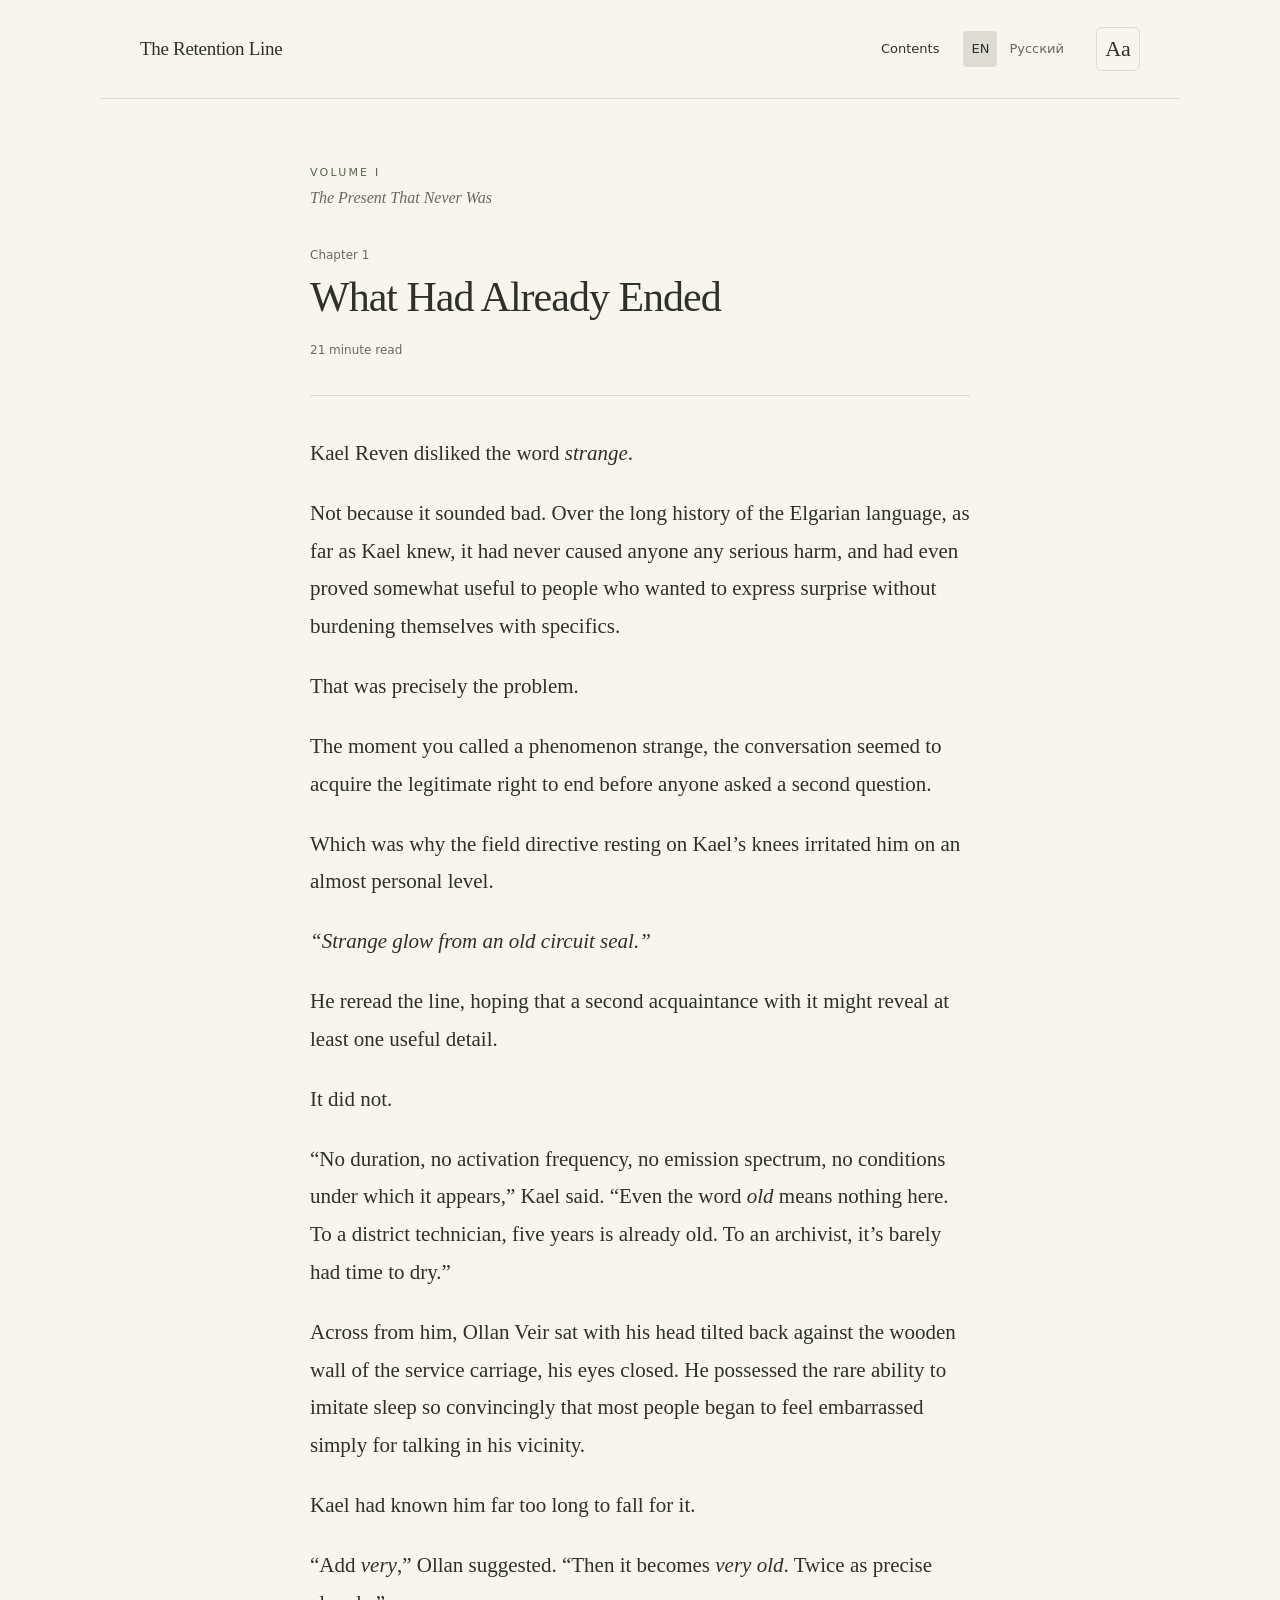
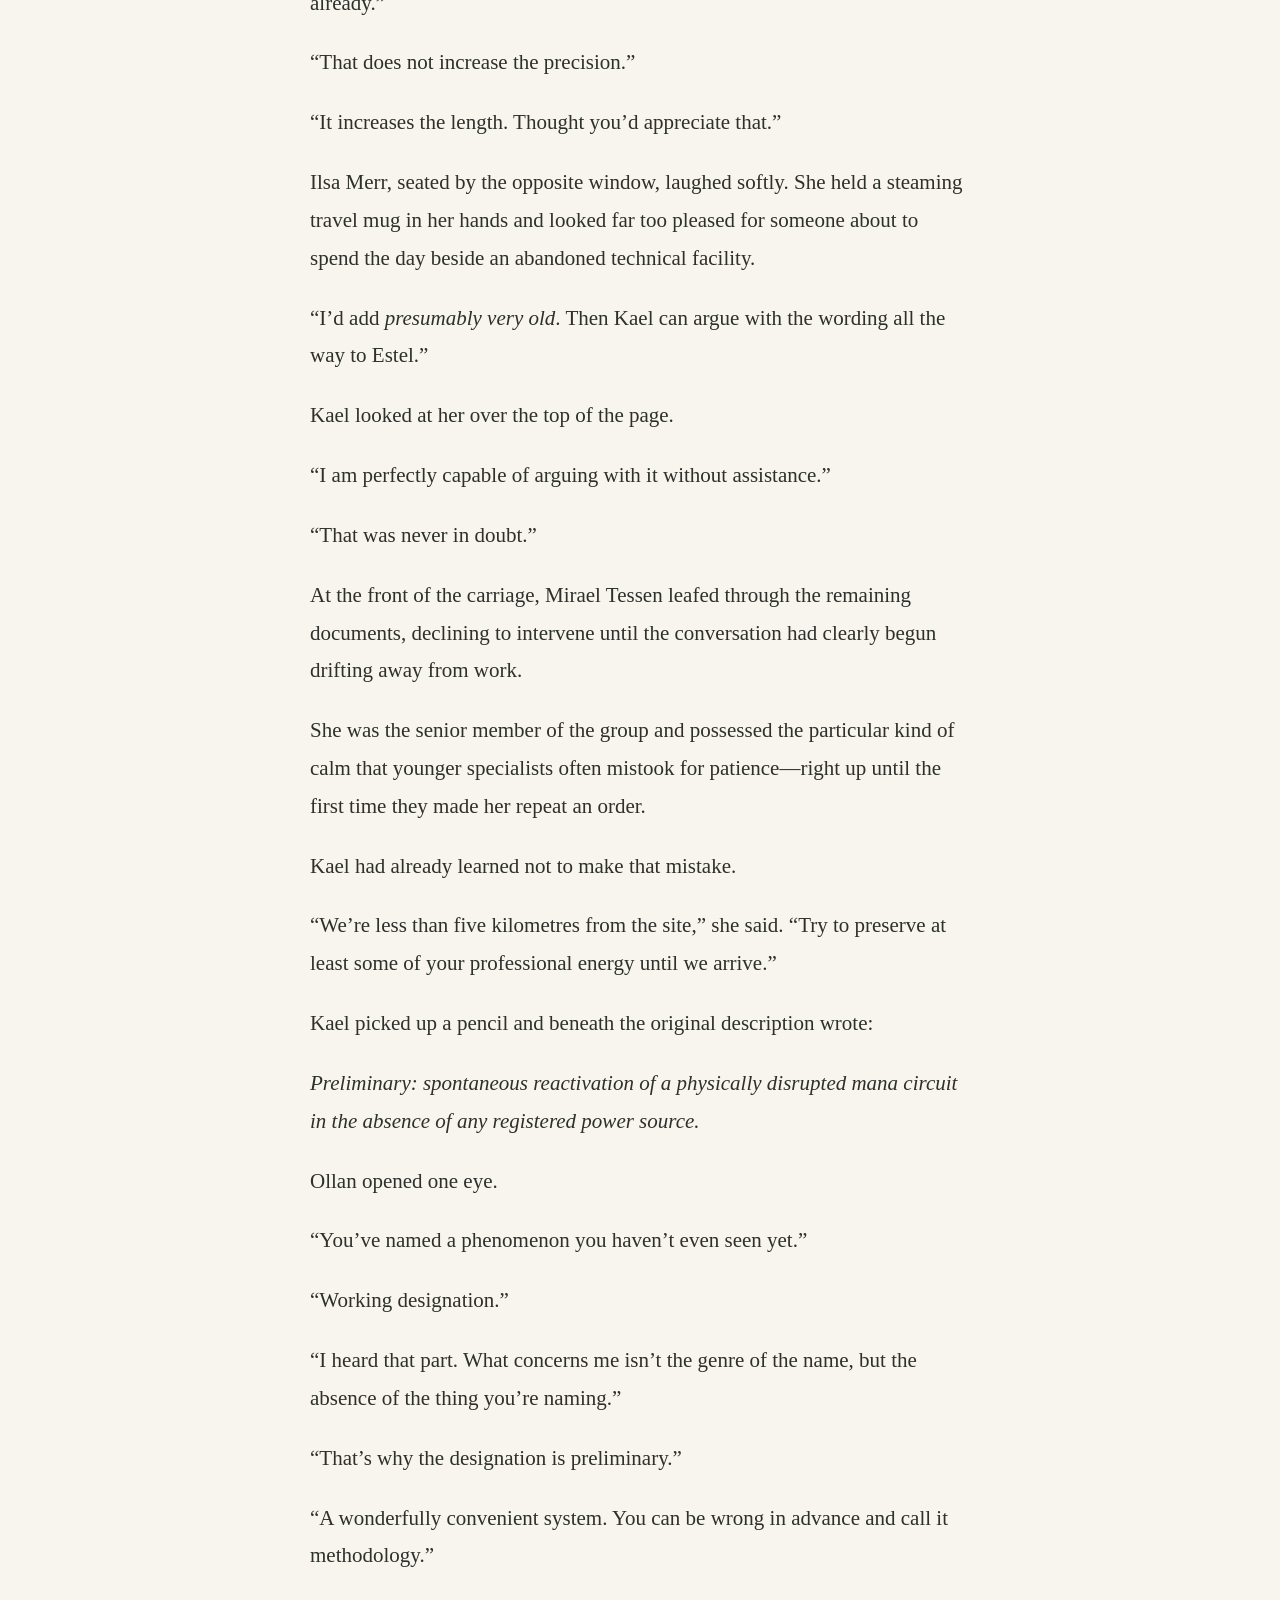
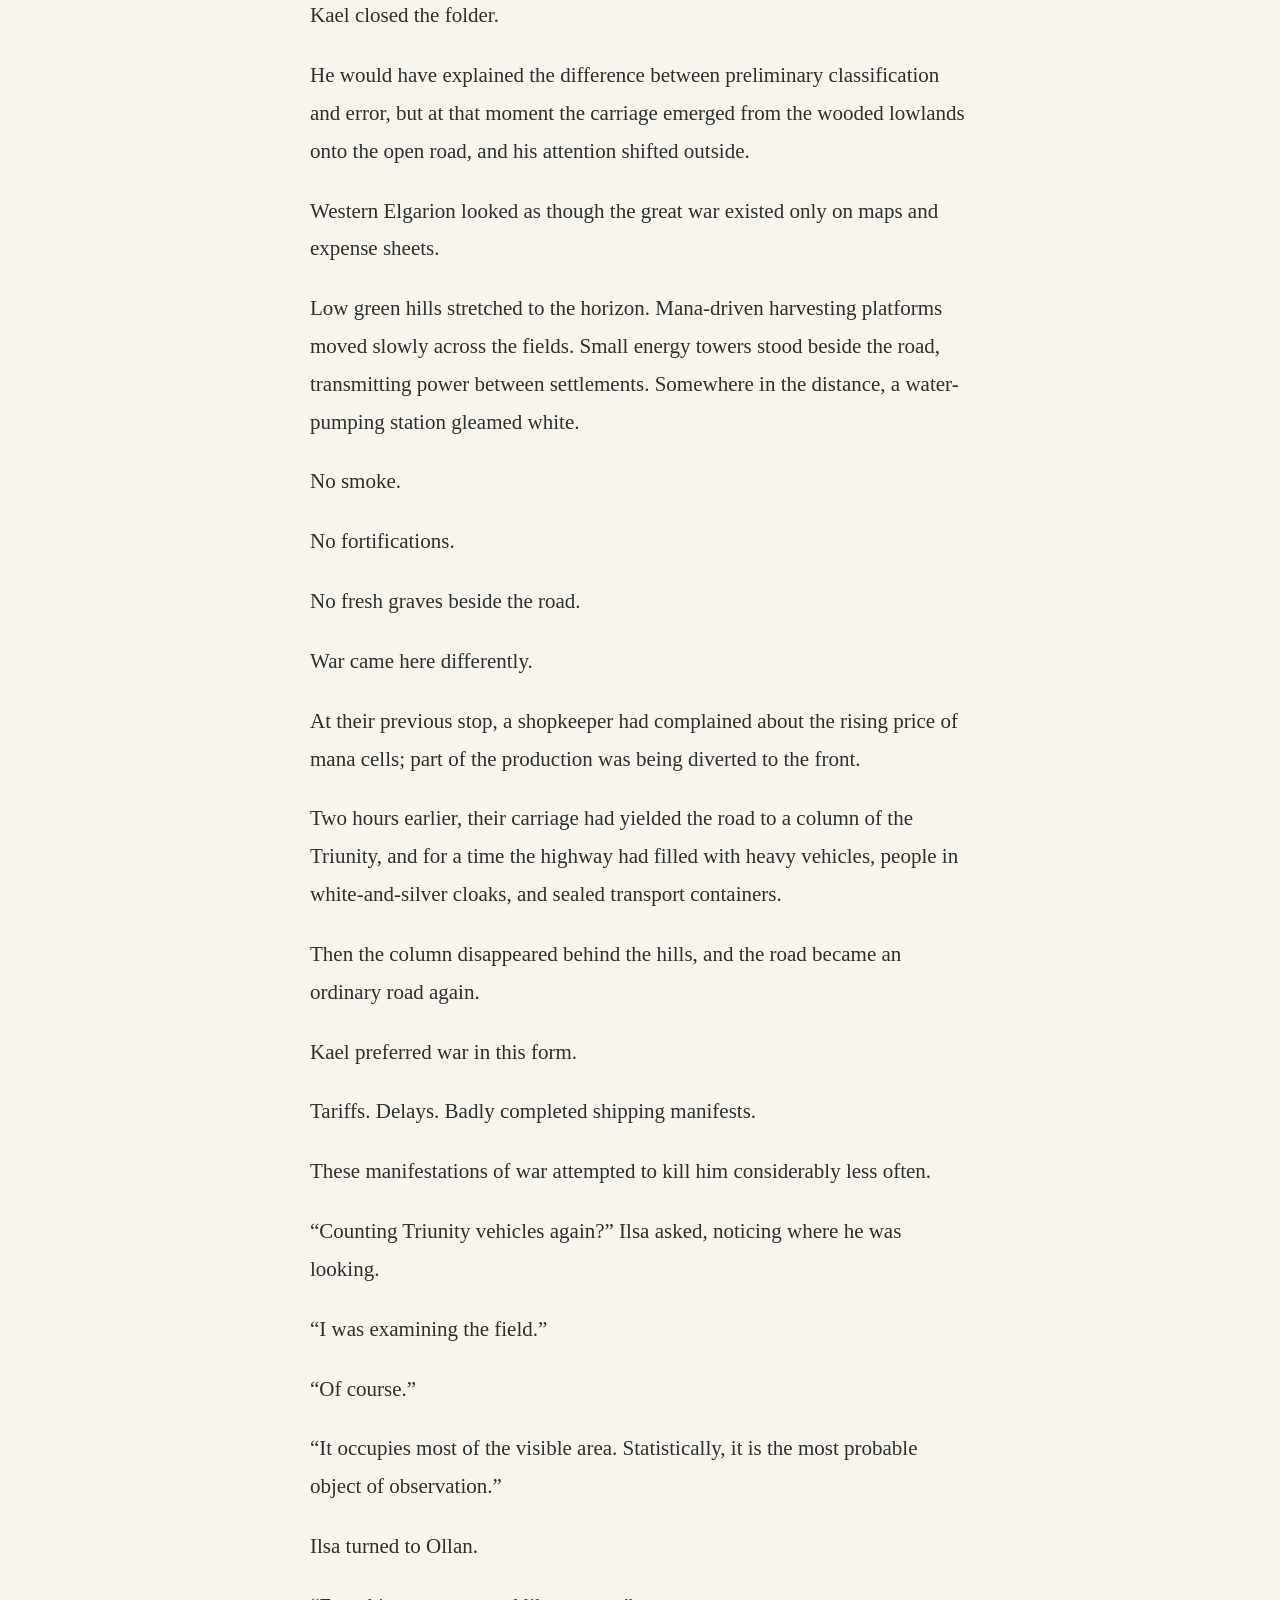
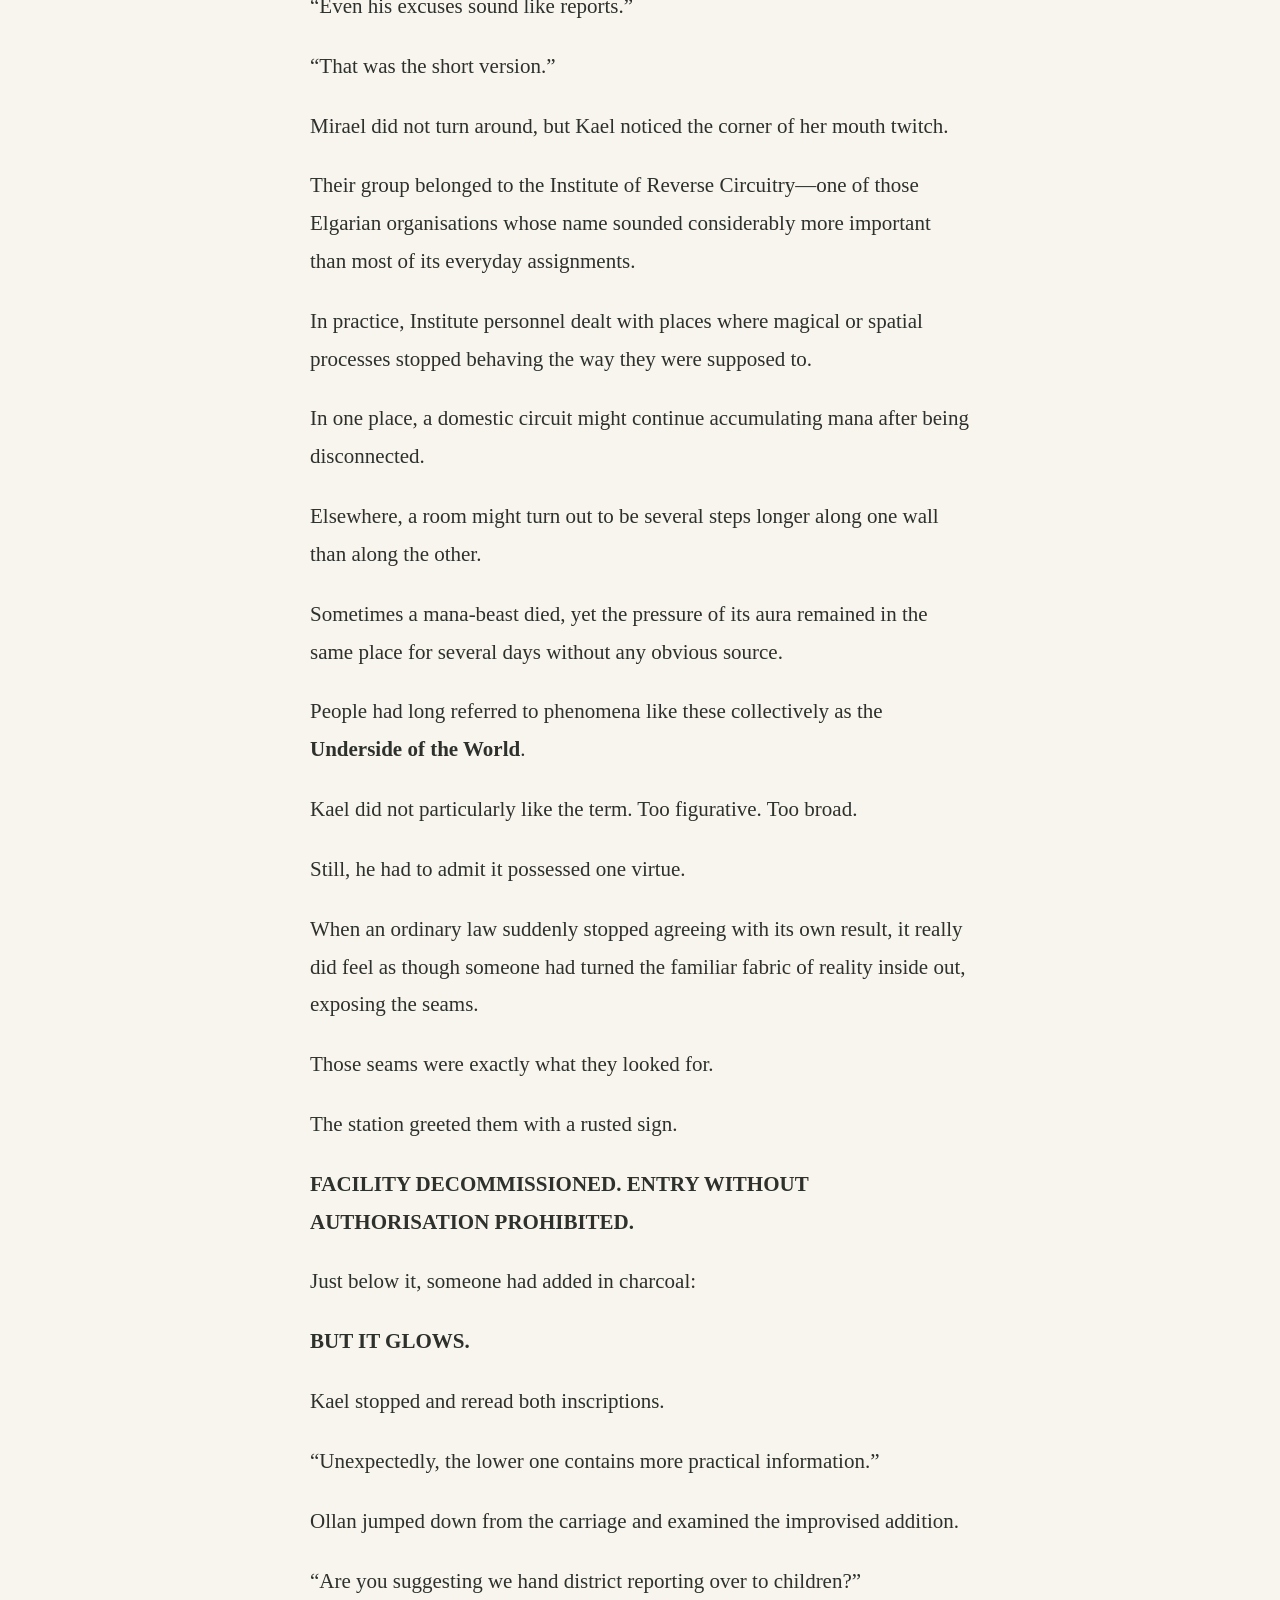
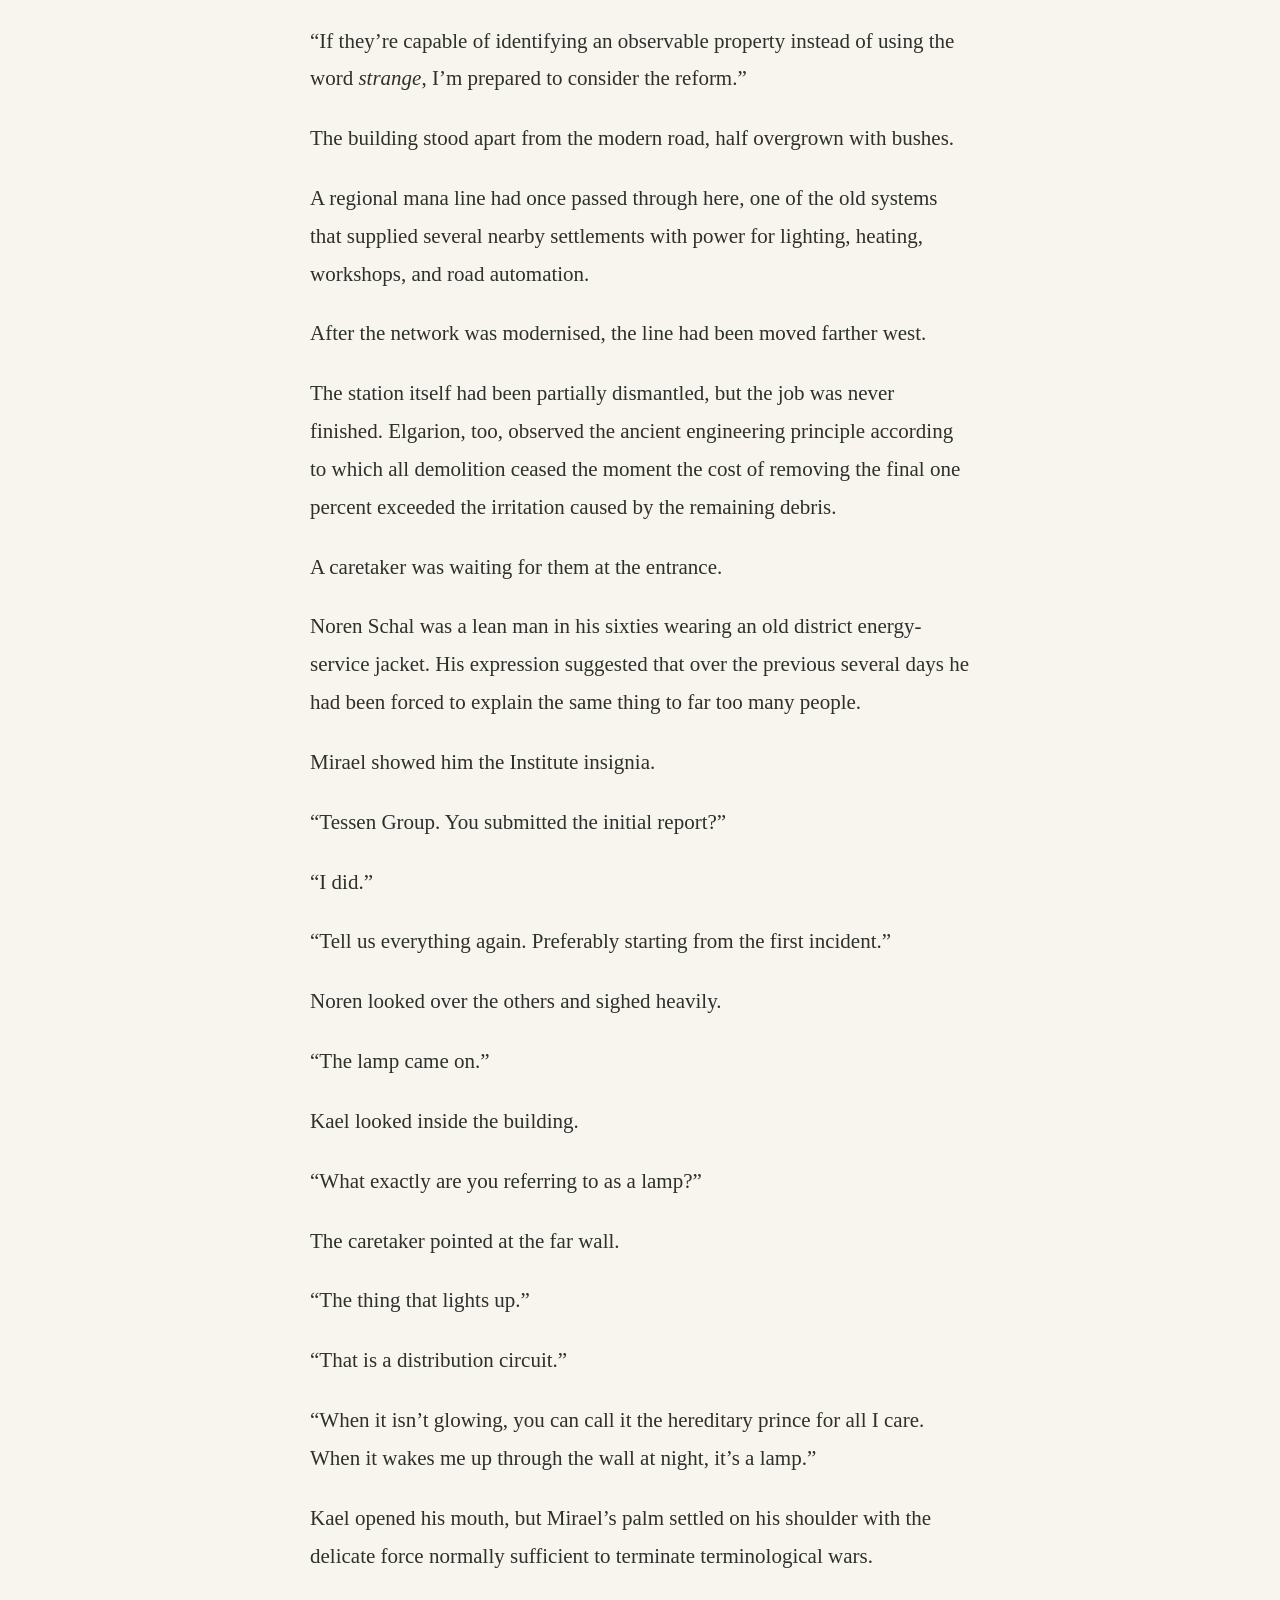
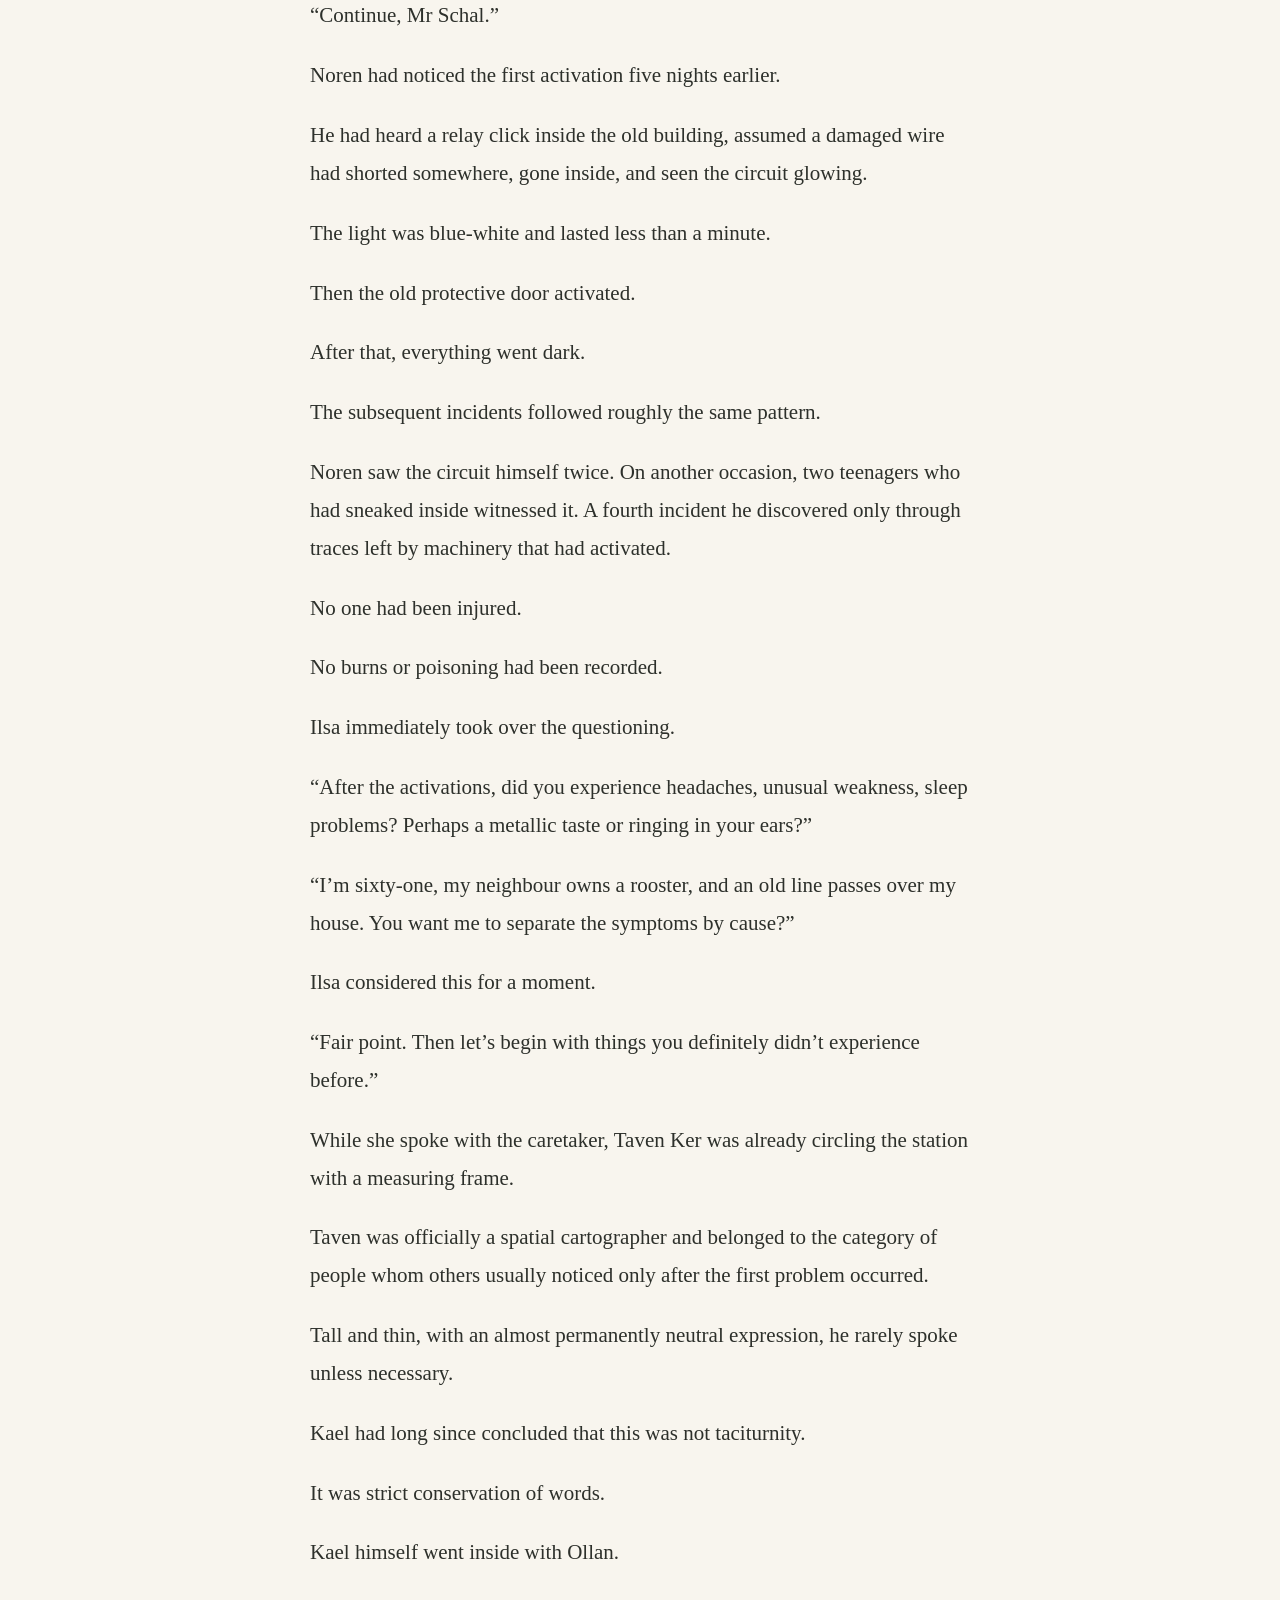
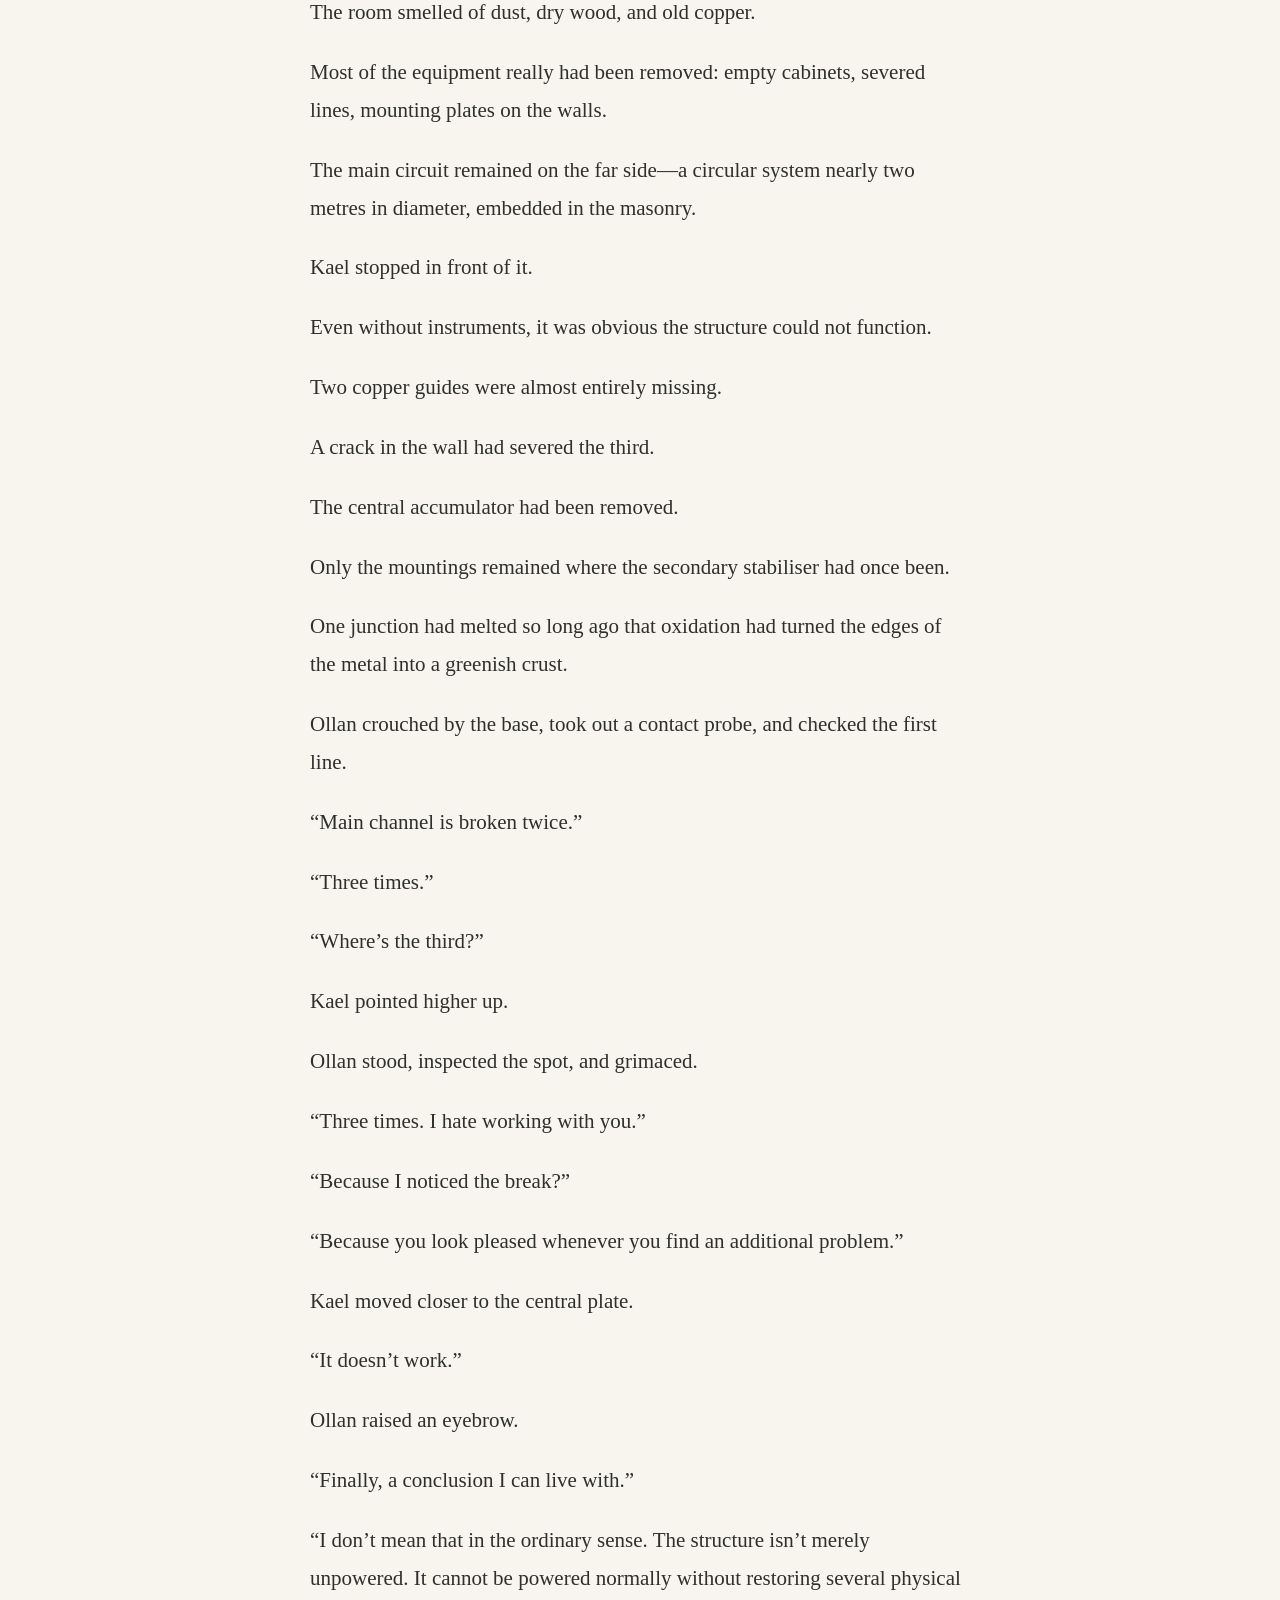
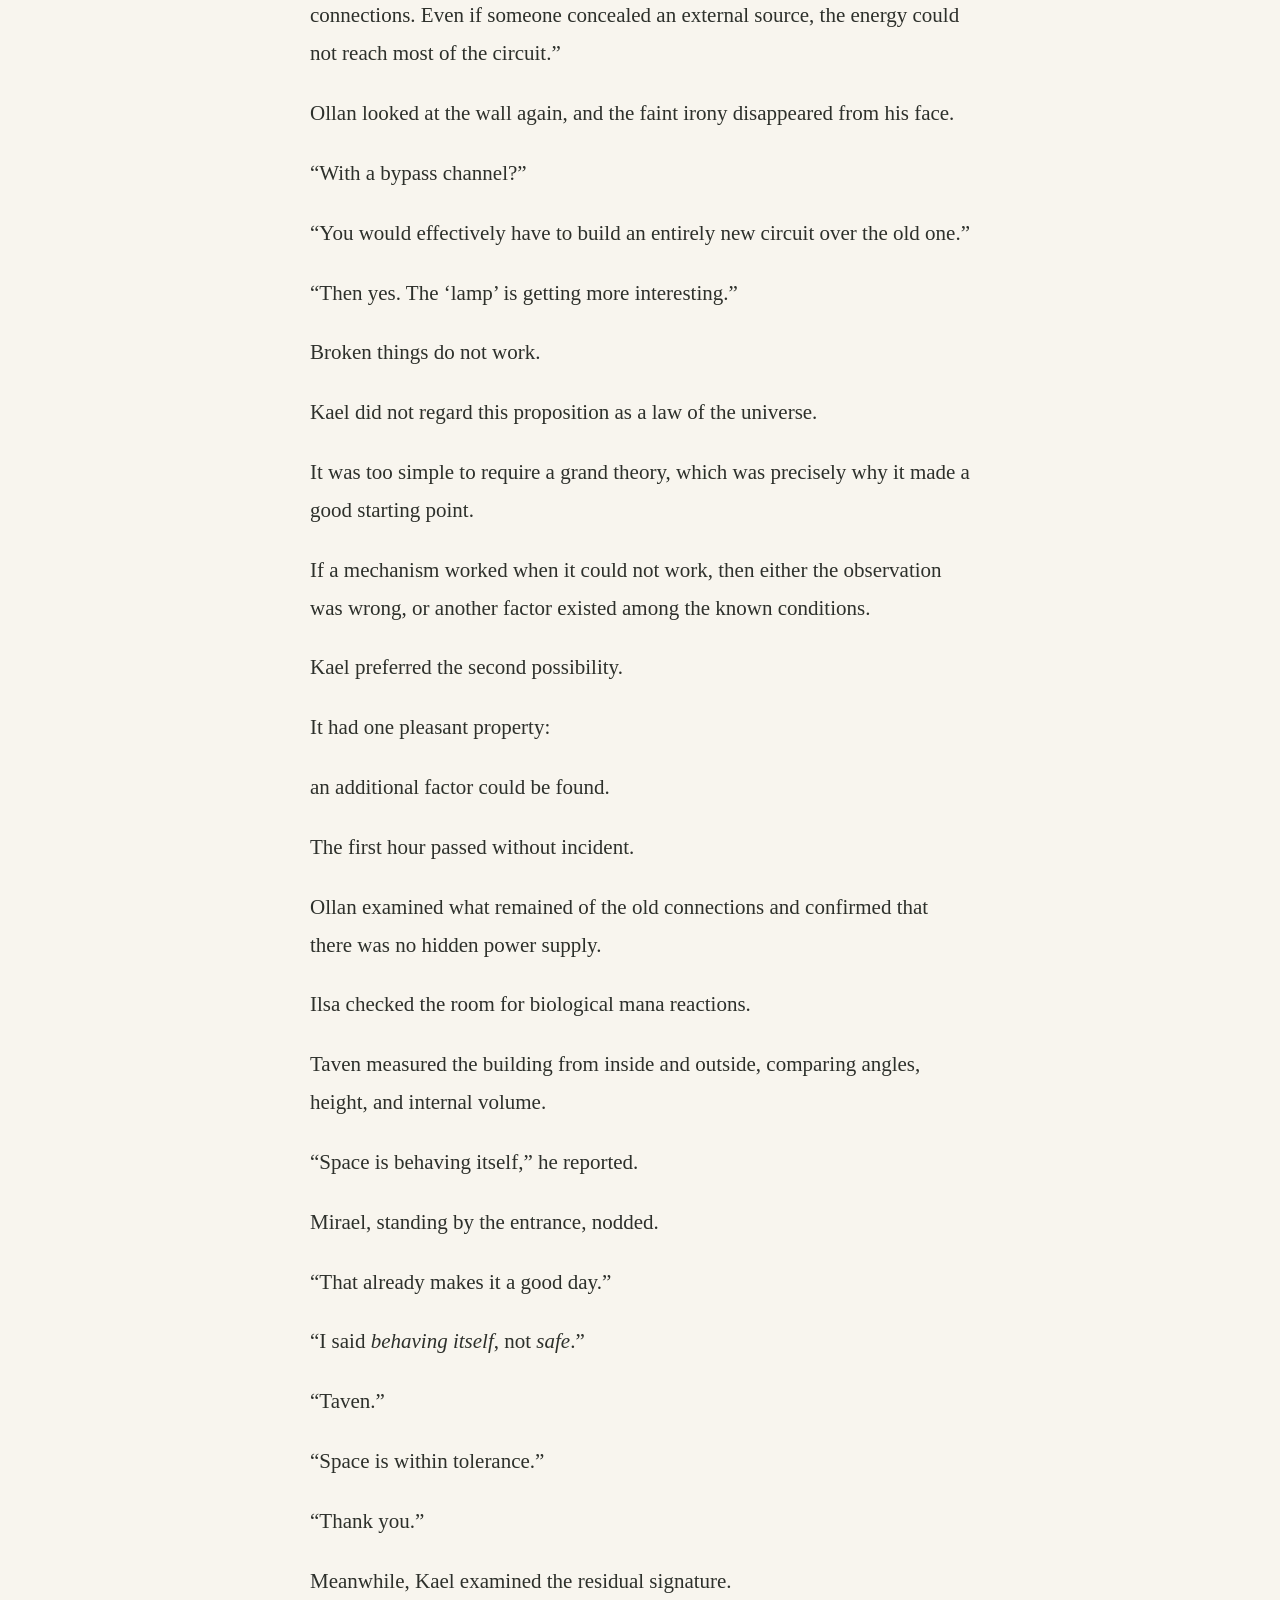
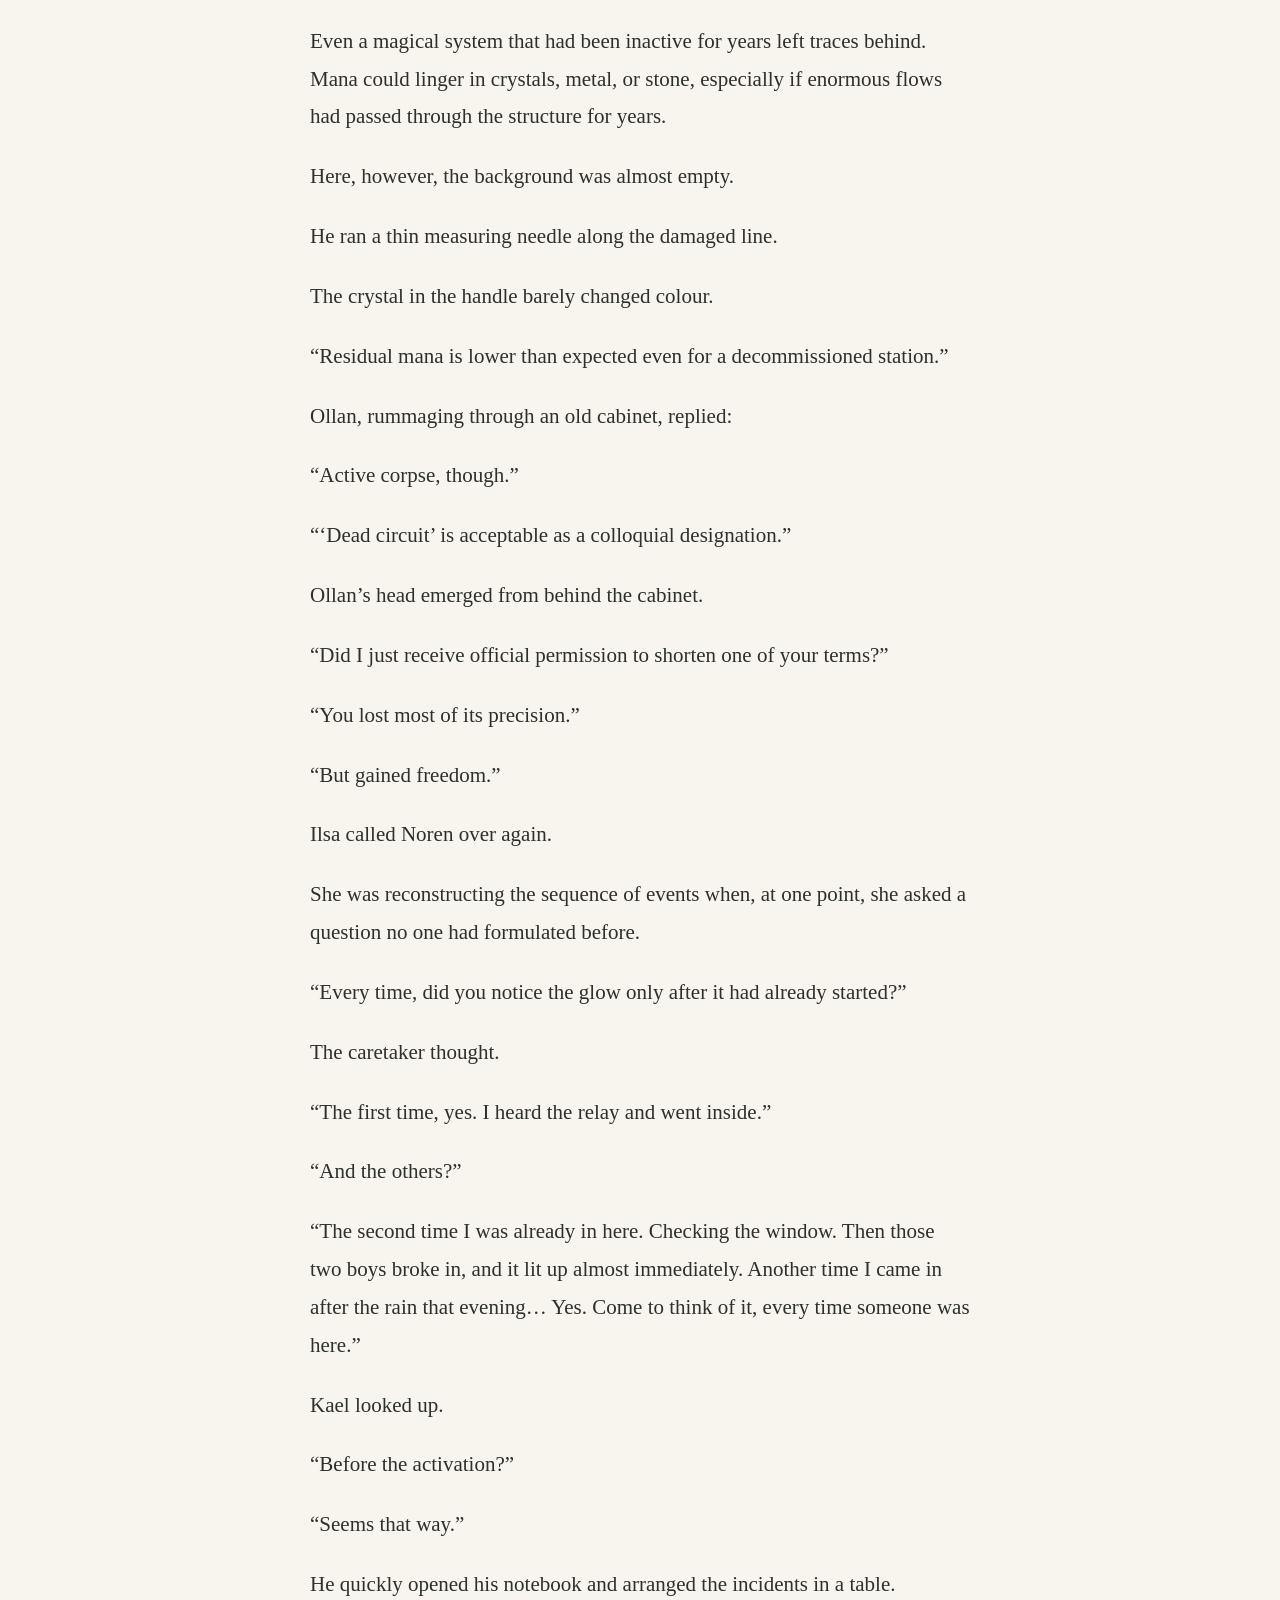
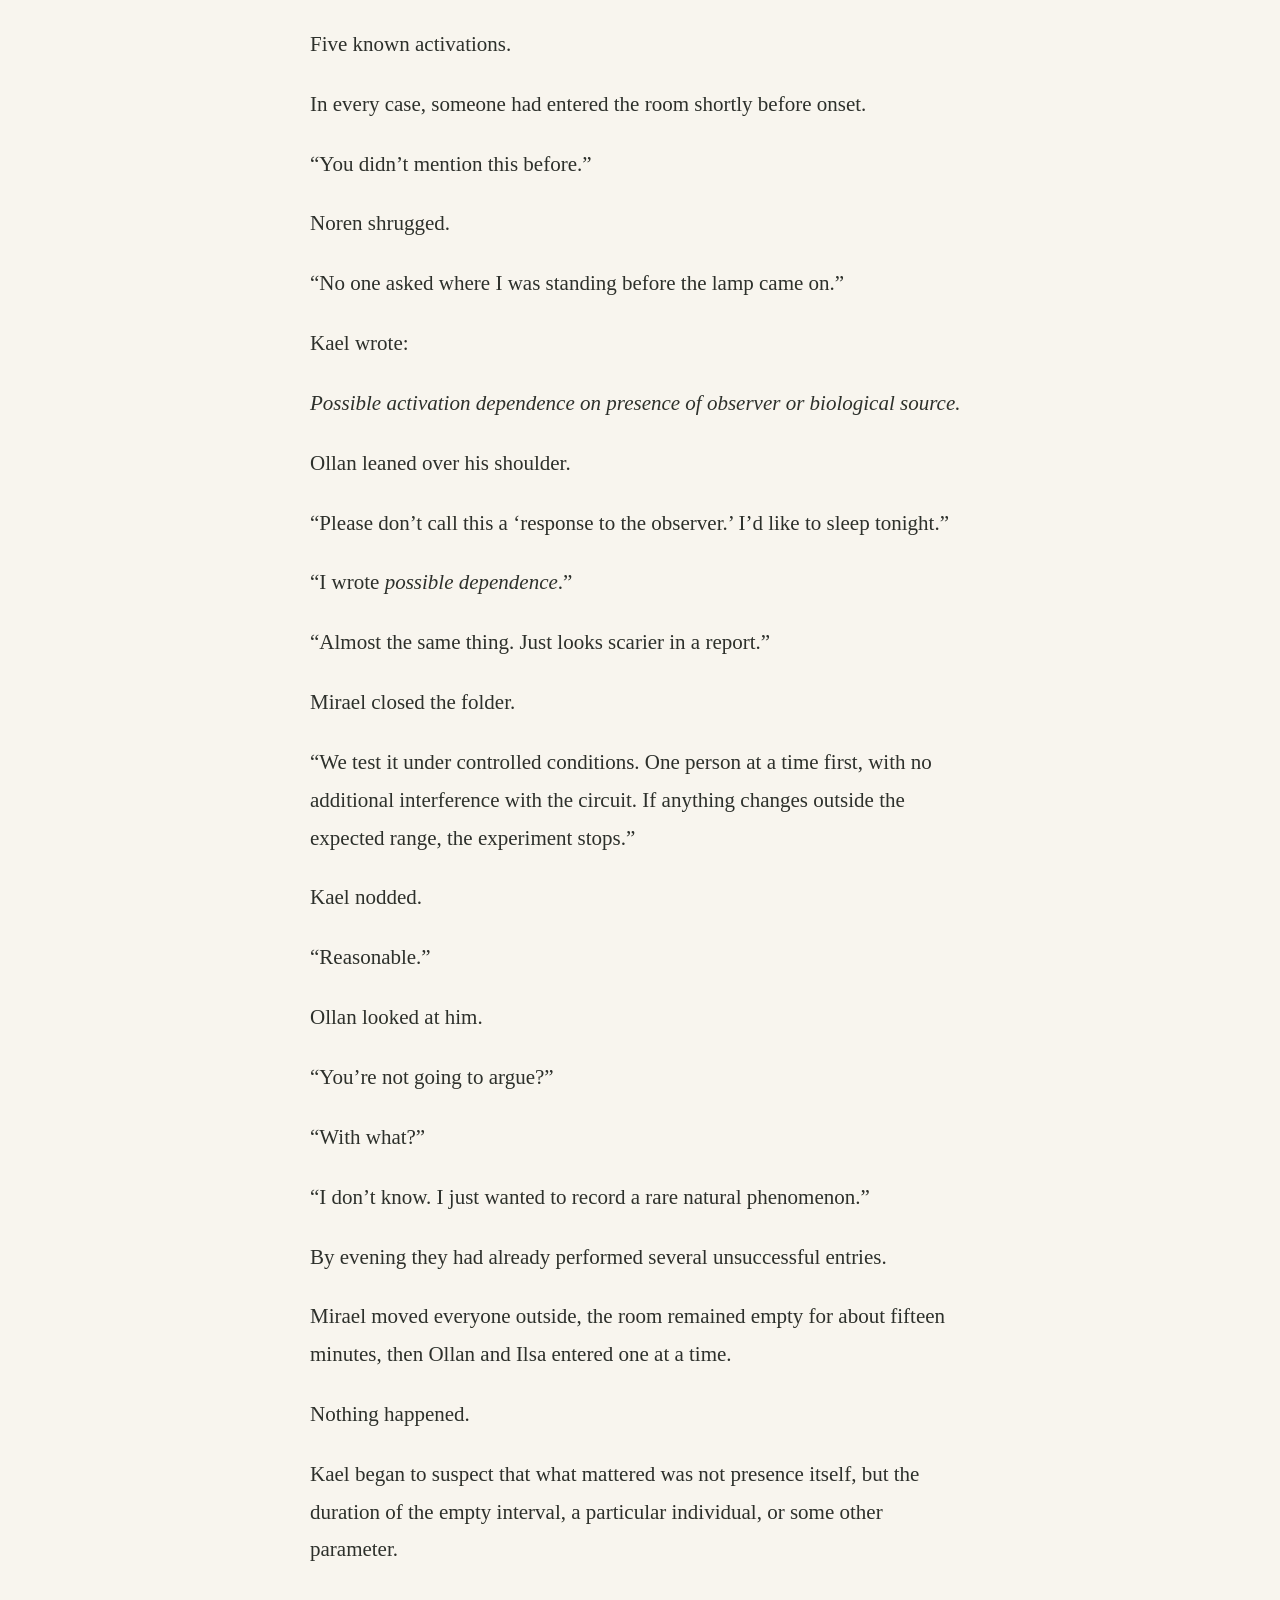
==== commit aeb20473: "Add adjustable reading width and original Russian edition with language navigation" ====
--- a/docs/index.html
+++ b/docs/index.html
@@ -6,6 +6,8 @@
 <meta name="color-scheme" content="light dark">
 <meta name="description" content="The Retention Line — Volume I: The Present That Never Was. Chapter 1: What Had Already Ended.">
 <title>What Had Already Ended · The Retention Line</title>
+<link rel="alternate" hreflang="en" href="index.html">
+<link rel="alternate" hreflang="ru" href="index.ru.html">
 <link rel="icon" type="image/svg+xml" href="assets/favicon.svg">
 <script src="assets/preferences.js"></script>
 <link rel="stylesheet" href="assets/style.css">
@@ -17,6 +19,7 @@
 <a class="wordmark" href="index.html">The Retention Line</a>
 <nav class="tools" aria-label="Reader controls">
 <a href="contents.html">Contents</a>
+<span class="language-switch" role="group" aria-label="Language"><a href="index.html" lang="en" hreflang="en" aria-current="true">EN</a><a href="index.ru.html" lang="ru" hreflang="ru">Русский</a></span>
 <details class="settings">
 <summary aria-label="Reading settings">Aa</summary>
 <div class="settings-panel">
@@ -25,6 +28,8 @@
 <select id="theme"><option value="system">System</option><option value="light">Paper</option><option value="dark">Night</option></select>
 <label for="size">Text size <output id="size-label" for="size">21 px</output></label>
 <input type="range" id="size" min="17" max="28" step="1" value="21">
+<label for="width">Text width <output id="width-label" for="width">660 px</output></label>
+<input type="range" id="width" min="660" max="1500" step="60" value="660" data-full-label="Full width">
 </div>
 </details>
 </nav>
@@ -72,7 +77,7 @@
 <p>Kael closed the folder.</p>
 <p>He would have explained the difference between preliminary classification and error, but at that moment the carriage emerged from the wooded lowlands onto the open road, and his attention shifted outside.</p>
 <p>Western Elgarion looked as though the great war existed only on maps and expense sheets.</p>
-<p>Low green hills stretched to the horizon. Mana-driven harvesting platforms moved slowly across the fields. Small energy towers stood beside the road, transmitting power between settlements. Somewhere in the distance, a water station gleamed white.</p>
+<p>Low green hills stretched to the horizon. Mana-driven harvesting platforms moved slowly across the fields. Small energy towers stood beside the road, transmitting power between settlements. Somewhere in the distance, a water-pumping station gleamed white.</p>
 <p>No smoke.</p>
 <p>No fortifications.</p>
 <p>No fresh graves beside the road.</p>
--- a/docs/assets/style.css
+++ b/docs/assets/style.css
@@ -1,6 +1,10 @@
-:root{color-scheme:light;--paper:#f8f5ee;--ink:#2d302b;--muted:#666a60;--line:#dddcd2;--accent:#536549;--panel:#fffcf5;--reading-size:21px}
+:root{color-scheme:light;--paper:#f8f5ee;--ink:#2d302b;--muted:#666a60;--line:#dddcd2;--accent:#536549;--panel:#fffcf5;--reading-size:21px;--reading-width:660px}
 @media(prefers-color-scheme:dark){:root:not([data-theme="light"]){color-scheme:dark;--paper:#1b1e1b;--ink:#dedfd5;--muted:#aaaFA3;--line:#3c433a;--accent:#b3c5a3;--panel:#242924}}
 :root[data-theme="dark"]{color-scheme:dark;--paper:#1b1e1b;--ink:#dedfd5;--muted:#aaaFA3;--line:#3c433a;--accent:#b3c5a3;--panel:#242924}
-*{box-sizing:border-box}body{margin:0;background:var(--paper);color:var(--ink);font-family:Georgia,'Times New Roman',serif;-webkit-font-smoothing:antialiased}a{color:inherit;text-underline-offset:4px}button,select,input{font:inherit}a:focus-visible,summary:focus-visible,select:focus-visible,input:focus-visible{outline:2px solid var(--accent);outline-offset:5px}::selection{background:var(--accent);color:var(--paper)}.site-header{max-width:1080px;margin:auto;padding:27px 40px;display:flex;align-items:center;justify-content:space-between;gap:20px;border-bottom:1px solid var(--line)}.wordmark{font-size:19px;text-decoration:none;letter-spacing:-.3px}.tools{display:flex;align-items:center;gap:24px;font:13px/1.5 system-ui,sans-serif}.tools>a{text-decoration:none}.tools>a:hover{text-decoration:underline}.settings{position:relative}.settings summary{list-style:none;cursor:pointer;font:22px Georgia,serif;min-width:44px;min-height:44px;display:grid;place-items:center;border:1px solid var(--line);border-radius:6px}.settings summary::-webkit-details-marker{display:none}.settings[open] summary{background:var(--panel)}.settings-panel{position:absolute;z-index:2;right:0;top:54px;width:254px;padding:22px;background:var(--panel);border:1px solid var(--line);border-radius:8px;box-shadow:0 12px 35px #00000012}.settings-title{margin:0 0 22px;font-weight:600}.settings label{display:block;margin:18px 0 9px;color:var(--muted)}.settings select{width:100%;padding:10px;border:1px solid var(--line);border-radius:4px;background:var(--paper);color:var(--ink)}.settings input{width:100%;accent-color:var(--accent);min-height:26px}.settings output{float:right}.reading{width:calc(100% - 48px);max-width:660px;margin:0 auto}.chapter-heading{padding:65px 0 36px;border-bottom:1px solid var(--line);margin-bottom:39px}.eyebrow{font:11px/1.6 system-ui,sans-serif;text-transform:uppercase;letter-spacing:2.2px;color:var(--accent);margin:0 0 7px}.volume-title{font-size:16px;font-style:italic;margin:0;color:var(--muted)}.chapter-number{font:12px/1.5 system-ui,sans-serif;color:var(--muted);margin:39px 0 8px}h1{font-size:clamp(31px,5vw,42px);font-weight:400;line-height:1.2;letter-spacing:-1px;margin:0;text-wrap:balance}.reading-time{font:12px/1.5 system-ui,sans-serif;color:var(--muted);margin:19px 0 0}.prose{font-size:var(--reading-size);line-height:1.8;overflow-wrap:break-word}.prose p{margin:0 0 1.05em}.prose strong{font-weight:700}.end-mark{text-align:center;padding:32px 0 44px;color:var(--accent);font-size:25px}.chapter-nav{border-top:1px solid var(--line);padding:28px 0 18px;display:flex;justify-content:space-between;gap:20px;font:13px/1.5 system-ui,sans-serif}.chapter-nav span{color:var(--muted)}.back-contents{display:block;text-align:center;margin:25px 0 60px;font:13px/1.5 system-ui,sans-serif;color:var(--accent)}.site-footer{border-top:1px solid var(--line);padding:24px;text-align:center;color:var(--muted);font:11px/1.5 system-ui,sans-serif;letter-spacing:.6px}.contents{min-height:calc(100svh - 180px);padding:70px 0}.contents h1{margin-bottom:65px}.volume h2{font-size:25px;font-weight:400;margin:0 0 26px}.chapter-list{list-style:none;margin:0;padding:0;border-top:1px solid var(--line)}.chapter-list a{display:flex;gap:22px;align-items:center;padding:24px 0;border-bottom:1px solid var(--line);text-decoration:none;line-height:1.5}.chapter-list a:hover{color:var(--accent)}.chapter-list a span:last-child{margin-left:auto}.toc-number{font:12px system-ui,sans-serif;color:var(--muted)}.volume{margin-bottom:50px}.skip{position:absolute;top:-80px;left:20px;padding:12px;background:var(--panel);z-index:10}.skip:focus{top:10px}
+*{box-sizing:border-box}body{margin:0;background:var(--paper);color:var(--ink);font-family:Georgia,'Times New Roman',serif;-webkit-font-smoothing:antialiased}a{color:inherit;text-underline-offset:4px}button,select,input{font:inherit}a:focus-visible,summary:focus-visible,select:focus-visible,input:focus-visible{outline:2px solid var(--accent);outline-offset:5px}::selection{background:var(--accent);color:var(--paper)}.site-header{max-width:1080px;margin:auto;padding:27px 40px;display:flex;align-items:center;justify-content:space-between;gap:20px;border-bottom:1px solid var(--line)}.wordmark{font-size:19px;text-decoration:none;letter-spacing:-.3px}.tools{display:flex;align-items:center;gap:24px;font:13px/1.5 system-ui,sans-serif}.tools>a{text-decoration:none}.tools>a:hover{text-decoration:underline}.settings{position:relative}.settings summary{list-style:none;cursor:pointer;font:22px Georgia,serif;min-width:44px;min-height:44px;display:grid;place-items:center;border:1px solid var(--line);border-radius:6px}.settings summary::-webkit-details-marker{display:none}.settings[open] summary{background:var(--panel)}.settings-panel{position:absolute;z-index:2;right:0;top:54px;width:254px;padding:22px;background:var(--panel);border:1px solid var(--line);border-radius:8px;box-shadow:0 12px 35px #00000012}.settings-title{margin:0 0 22px;font-weight:600}.settings label{display:block;margin:18px 0 9px;color:var(--muted)}.settings select{width:100%;padding:10px;border:1px solid var(--line);border-radius:4px;background:var(--paper);color:var(--ink)}.settings input{width:100%;accent-color:var(--accent);min-height:26px}.settings output{float:right}.reading{width:calc(100% - 48px);max-width:var(--reading-width);margin:0 auto}.chapter-heading{padding:65px 0 36px;border-bottom:1px solid var(--line);margin-bottom:39px}.eyebrow{font:11px/1.6 system-ui,sans-serif;text-transform:uppercase;letter-spacing:2.2px;color:var(--accent);margin:0 0 7px}.volume-title{font-size:16px;font-style:italic;margin:0;color:var(--muted)}.chapter-number{font:12px/1.5 system-ui,sans-serif;color:var(--muted);margin:39px 0 8px}h1{font-size:clamp(31px,5vw,42px);font-weight:400;line-height:1.2;letter-spacing:-1px;margin:0;text-wrap:balance}.reading-time{font:12px/1.5 system-ui,sans-serif;color:var(--muted);margin:19px 0 0}.prose{font-size:var(--reading-size);line-height:1.8;overflow-wrap:break-word}.prose p{margin:0 0 1.05em}.prose strong{font-weight:700}.end-mark{text-align:center;padding:32px 0 44px;color:var(--accent);font-size:25px}.chapter-nav{border-top:1px solid var(--line);padding:28px 0 18px;display:flex;justify-content:space-between;gap:20px;font:13px/1.5 system-ui,sans-serif}.chapter-nav span{color:var(--muted)}.back-contents{display:block;text-align:center;margin:25px 0 60px;font:13px/1.5 system-ui,sans-serif;color:var(--accent)}.site-footer{border-top:1px solid var(--line);padding:24px;text-align:center;color:var(--muted);font:11px/1.5 system-ui,sans-serif;letter-spacing:.6px}.contents{min-height:calc(100svh - 180px);padding:70px 0}.contents h1{margin-bottom:65px}.volume h2{font-size:25px;font-weight:400;margin:0 0 26px}.chapter-list{list-style:none;margin:0;padding:0;border-top:1px solid var(--line)}.chapter-list a{display:flex;gap:22px;align-items:center;padding:24px 0;border-bottom:1px solid var(--line);text-decoration:none;line-height:1.5}.chapter-list a:hover{color:var(--accent)}.chapter-list a span:last-child{margin-left:auto}.toc-number{font:12px system-ui,sans-serif;color:var(--muted)}.volume{margin-bottom:50px}.skip{position:absolute;top:-80px;left:20px;padding:12px;background:var(--panel);z-index:10}.skip:focus{top:10px}
 @media(max-width:600px){.site-header{padding:16px 20px;gap:12px}.wordmark{font-size:17px}.tools{gap:14px}.reading{width:calc(100% - 40px)}.chapter-heading{padding-top:43px;margin-bottom:30px}.prose{line-height:1.75}.chapter-number{margin-top:30px}.contents{padding-top:45px}.chapter-nav{flex-wrap:wrap}}
 @media print{.site-header,.site-footer,.chapter-nav,.back-contents,.skip{display:none}body{background:#fff;color:#000}.reading{max-width:none;width:100%}.prose{font-size:12pt;line-height:1.5}.chapter-heading{padding-top:0}.prose p{orphans:3;widows:3}}
+
+.language-switch{display:flex;align-items:center;gap:4px;white-space:nowrap}.language-switch a{padding:8px;border-radius:4px;text-decoration:none;color:var(--muted)}.language-switch a[aria-current="true"]{background:var(--line);color:var(--ink)}.language-switch a:hover{color:var(--ink);text-decoration:underline}.settings-panel{width:280px}.settings label{display:flex;flex-wrap:wrap;gap:4px 12px;justify-content:space-between}.settings output{float:none;white-space:nowrap}.wordmark{flex-shrink:0}
+@media(max-width:600px){.site-header{flex-wrap:wrap}.tools{margin-left:auto;gap:10px}.language-switch a{padding:8px 6px}.settings-panel{max-width:calc(100vw - 40px)}}
+@media print{.reading{max-width:none}}
